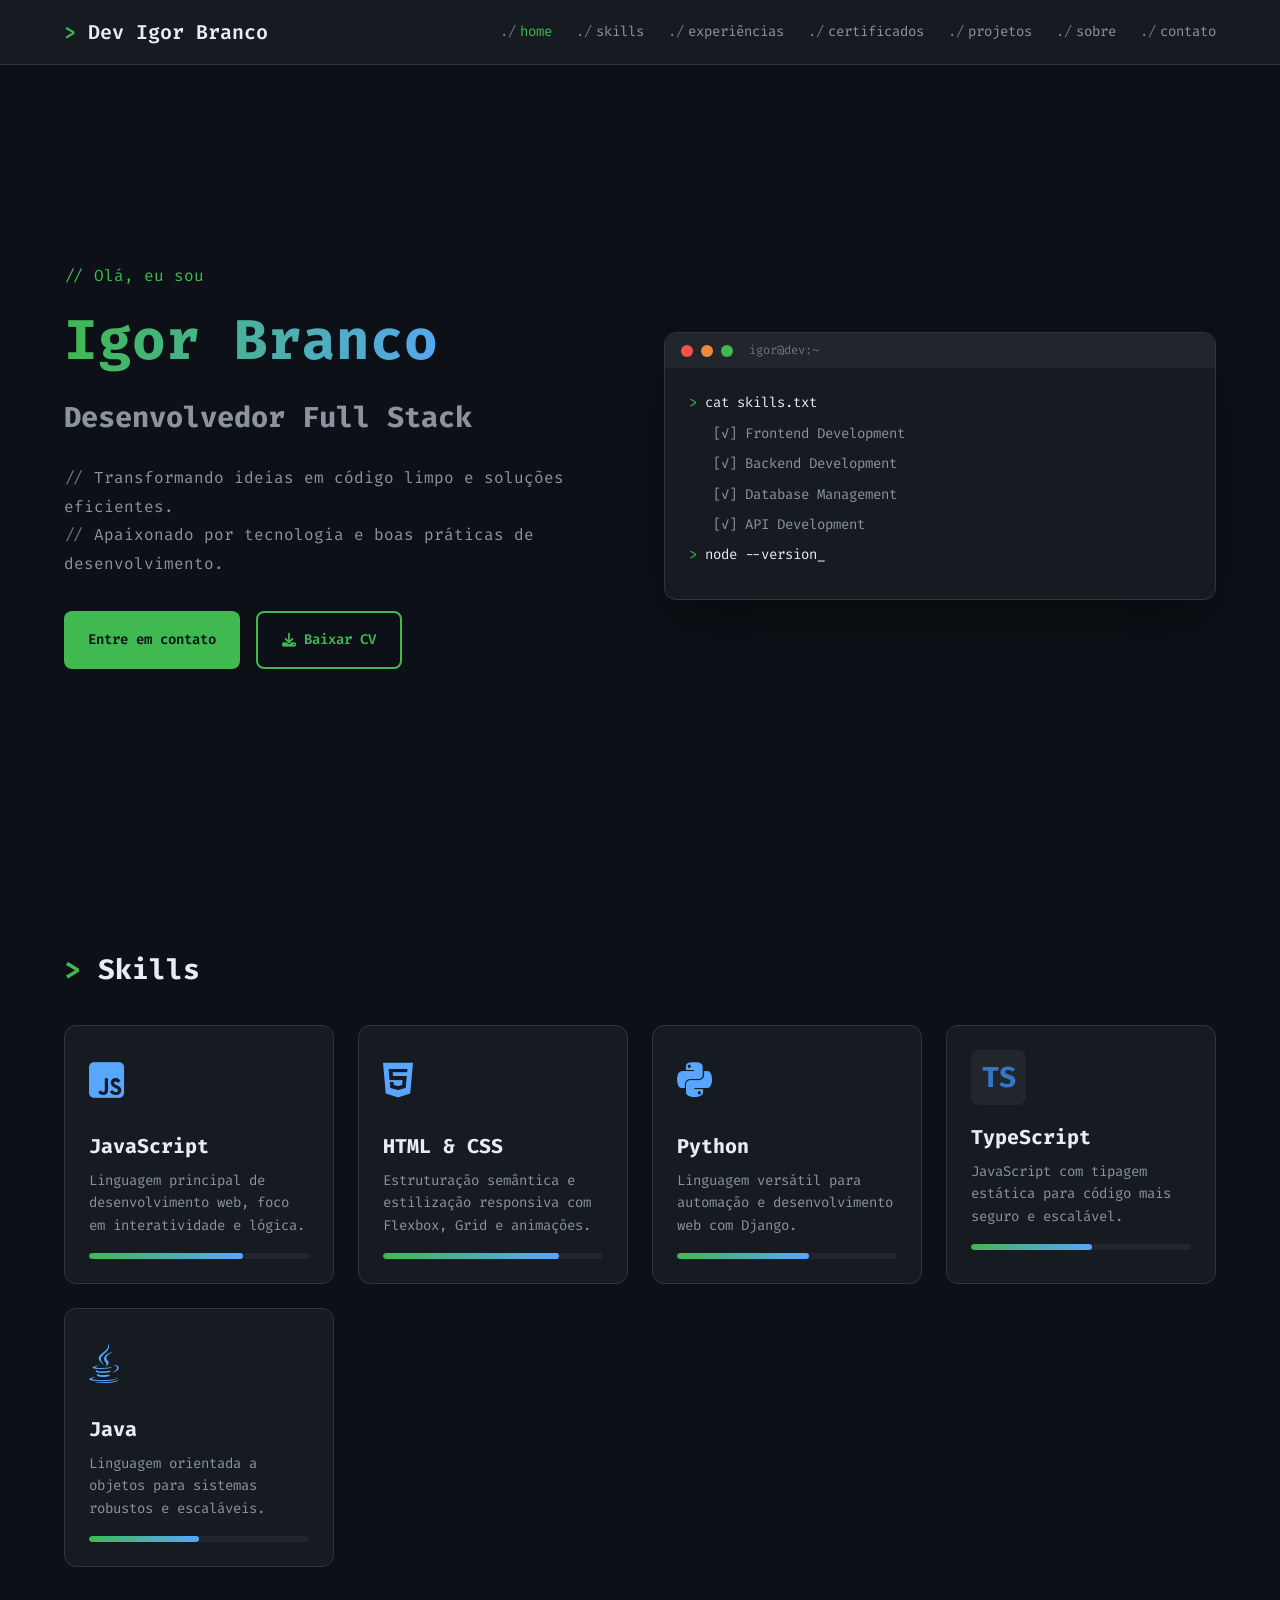
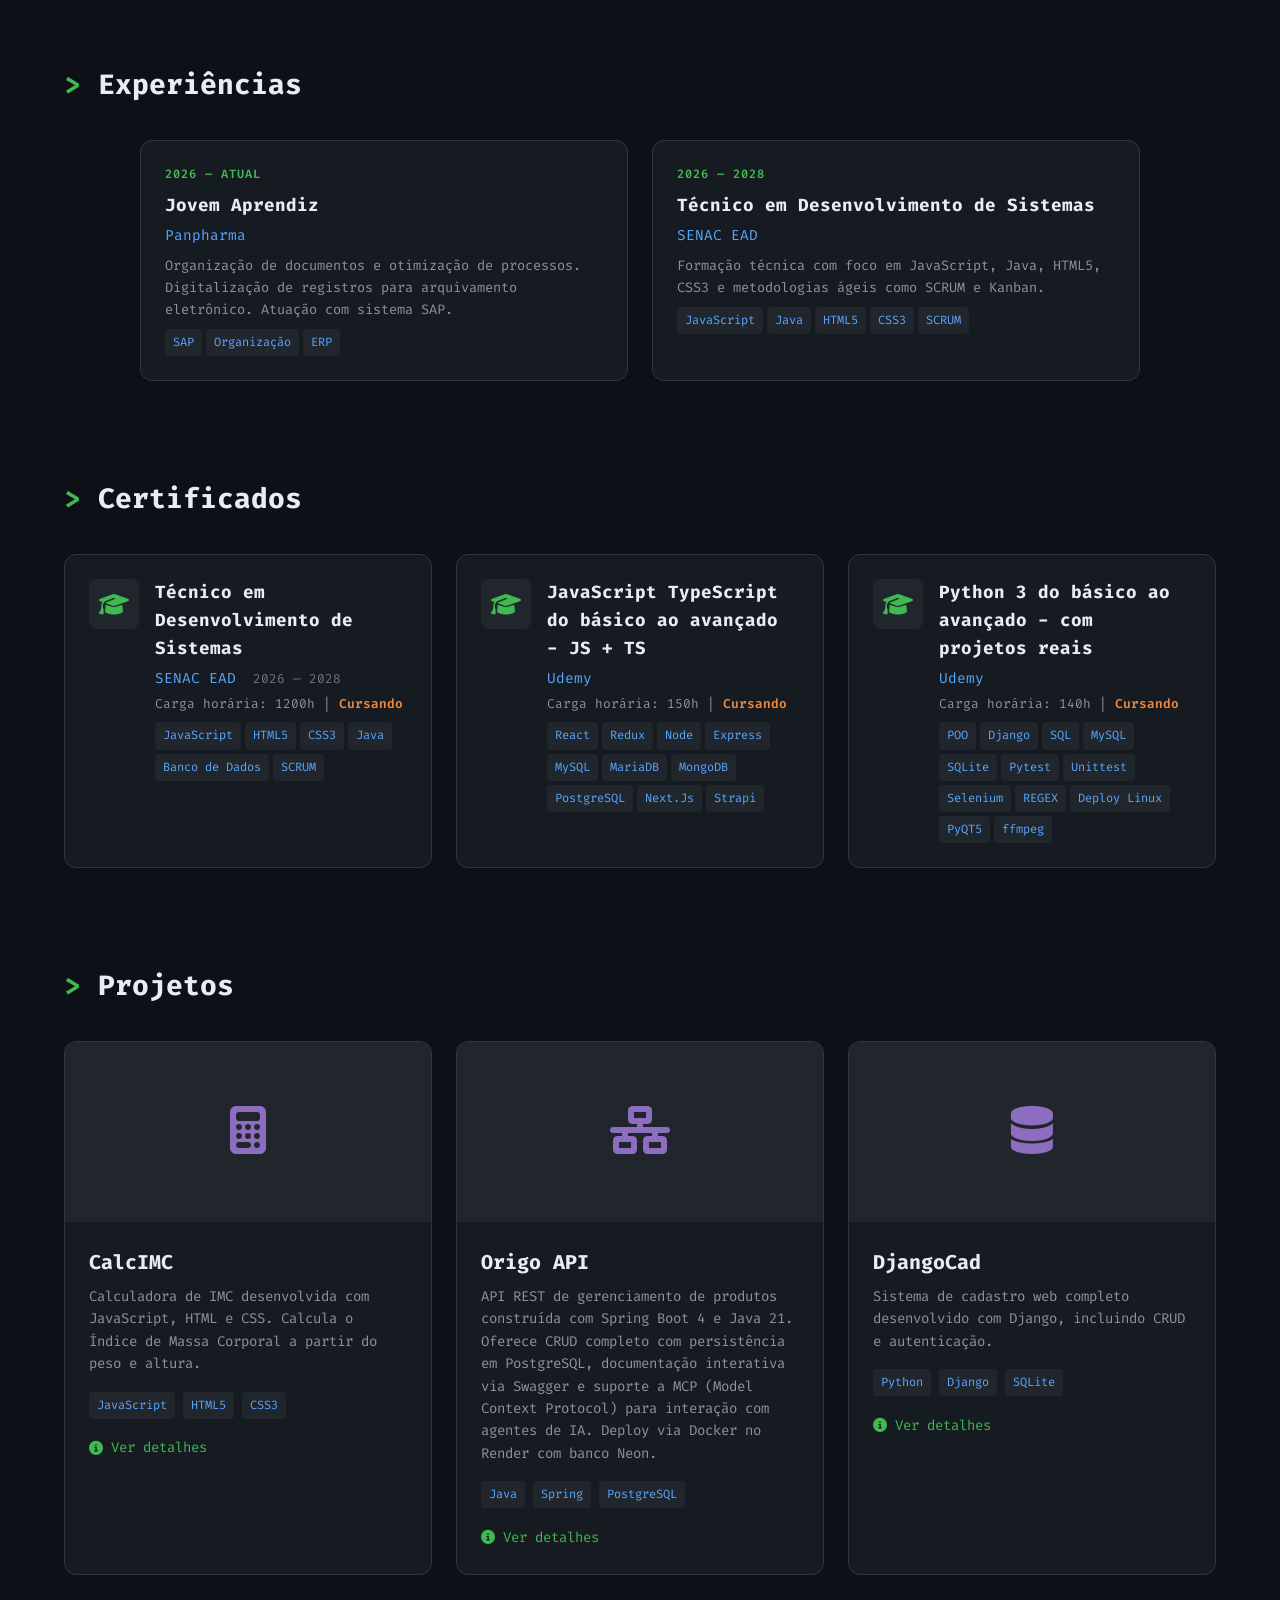
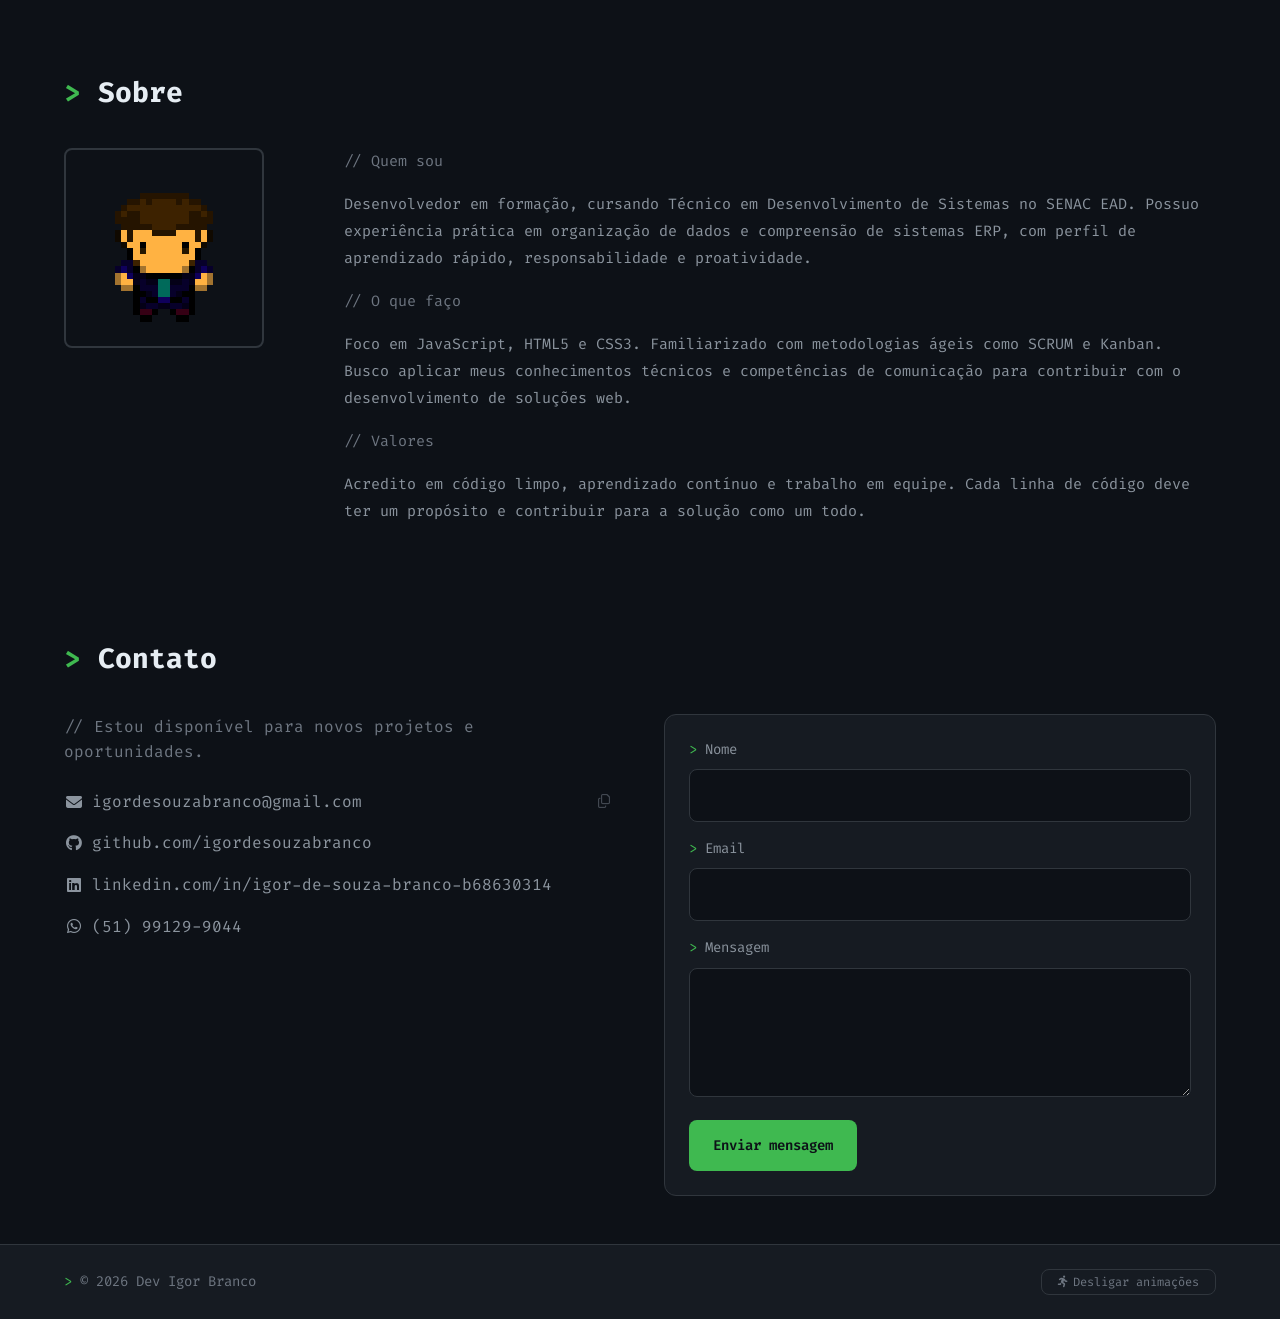
==== portifolio/index.html @ 39dcc644 "Update na descrição da Origo API" ====
<!DOCTYPE html>
<html lang="pt-BR">
<head>
    <meta charset="UTF-8">
    <meta name="viewport" content="width=device-width, initial-scale=1.0">
    <title>Dev Igor Branco | Portfólio</title>
    <meta name="description" content="Portfólio de Igor Branco - Desenvolvedor em formação, estudando React, Node.js, Python e Django. Foco atual em JavaScript, TypeScript, HTML5 e CSS3.">
    <meta name="theme-color" content="#0d1117">
    <meta property="og:title" content="Dev Igor Branco | Portfólio">
    <meta property="og:description" content="Desenvolvedor em formação, estudando React, Node.js, Python e Django. Foco atual em JavaScript, TypeScript, HTML5 e CSS3.">
    <meta property="og:type" content="website">
    <link rel="icon" href="data:image/svg+xml,<svg xmlns='http://www.w3.org/2000/svg' viewBox='0 0 100 100'><text y='.9em' font-size='90'>💻</text></svg>">
    <link rel="preload" href="https://fonts.googleapis.com/css2?family=Fira+Code:wght@400;500;600;700&display=swap" as="style">
    <link rel="stylesheet" href="https://fonts.googleapis.com/css2?family=Fira+Code:wght@400;500;600;700&display=swap">
    <link rel="stylesheet" href="assets/css/style.css">
    <link rel="stylesheet" href="https://cdnjs.cloudflare.com/ajax/libs/font-awesome/6.4.0/css/all.min.css">
</head>
<body>
    <header class="header">
        <div class="container">
            <div class="logo">
                <span class="prompt">&gt;</span> <span class="logo-name">Dev Igor Branco</span>
            </div>
            <nav class="nav" id="nav-menu">
                <a href="#home" class="nav-link active">home</a>
                <a href="#skills" class="nav-link">skills</a>
                <a href="#experience" class="nav-link">experiências</a>
                <a href="#certificates" class="nav-link">certificados</a>
                <a href="#projects" class="nav-link">projetos</a>
                <a href="#about" class="nav-link">sobre</a>
                <a href="#contact" class="nav-link">contato</a>
            </nav>
            <button class="menu-toggle" aria-label="Menu" aria-expanded="false" aria-controls="nav-menu">
                <span></span>
                <span></span>
                <span></span>
            </button>
        </div>
    </header>

    <main>
        <section id="home" class="hero">
            <div class="container">
                <div class="hero-content">
                    <p class="hero-greeting">// Olá, eu sou</p>
                    <h1 class="hero-title">Igor Branco</h1>
                    <h2 class="hero-subtitle">Desenvolvedor Full Stack</h2>
                    <p class="hero-description">
                        <span class="comment">//</span> Transformando ideias em código limpo e soluções eficientes.
                        <br>
                        <span class="comment">//</span> Apaixonado por tecnologia e boas práticas de desenvolvimento.
                    </p>
                    <div class="hero-buttons">
                        <a href="#contact" class="btn btn-primary">
                            Entre em contato
                        </a>
                        <a href="assets/cv/cv.pdf" download class="btn btn-secondary">
                            <i class="fas fa-download"></i> Baixar CV
                        </a>
                    </div>
                </div>
                <div class="hero-terminal">
                    <div class="terminal-header">
                        <div class="terminal-buttons">
                            <span class="btn-close"></span>
                            <span class="btn-minimize"></span>
                            <span class="btn-maximize"></span>
                        </div>
                        <span class="terminal-title">igor@dev:~</span>
                    </div>
                    <div class="terminal-body">
                        <p><span class="prompt">&gt;</span> cat skills.txt</p>
                        <p class="output">[✓] Frontend Development</p>
                        <p class="output">[✓] Backend Development</p>
                        <p class="output">[✓] Database Management</p>
                        <p class="output">[✓] API Development</p>
                        <p class="typing"><span class="prompt">&gt;</span> <span class="cursor">_</span></p>
                    </div>
                </div>
            </div>
        </section>

        <section id="skills" class="skills">
            <div class="container">
                <h2 class="section-title">
                    <span class="prompt">&gt;</span> Skills
                </h2>
                <div class="skills-grid">
                    <div class="skill-card">
                        <div class="skill-icon">
                            <i class="fab fa-js-square"></i>
                        </div>
                        <h3 class="skill-name">JavaScript</h3>
                        <p class="skill-description">Linguagem principal de desenvolvimento web, foco em interatividade e lógica.</p>
                        <div class="skill-level">
                            <div class="skill-bar" data-level="70"></div>
                        </div>
                    </div>
                    <div class="skill-card">
                        <div class="skill-icon">
                            <i class="fab fa-html5"></i>
                        </div>
                        <h3 class="skill-name">HTML & CSS</h3>
                        <p class="skill-description">Estruturação semântica e estilização responsiva com Flexbox, Grid e animações.</p>
                        <div class="skill-level">
                            <div class="skill-bar" data-level="80"></div>
                        </div>
                    </div>
                    <div class="skill-card">
                        <div class="skill-icon">
                            <i class="fab fa-python"></i>
                        </div>
                        <h3 class="skill-name">Python</h3>
                        <p class="skill-description">Linguagem versátil para automação e desenvolvimento web com Django.</p>
                        <div class="skill-level">
                            <div class="skill-bar" data-level="60"></div>
                        </div>
                    </div>
                    <div class="skill-card">
                        <div class="skill-icon skill-icon-ts">
                            TS
                        </div>
                        <h3 class="skill-name">TypeScript</h3>
                        <p class="skill-description">JavaScript com tipagem estática para código mais seguro e escalável.</p>
                        <div class="skill-level">
                            <div class="skill-bar" data-level="55"></div>
                        </div>
                    </div>
                    <div class="skill-card">
                        <div class="skill-icon">
                            <i class="fab fa-java"></i>
                        </div>
                        <h3 class="skill-name">Java</h3>
                        <p class="skill-description">Linguagem orientada a objetos para sistemas robustos e escaláveis.</p>
                        <div class="skill-level">
                            <div class="skill-bar" data-level="50"></div>
                        </div>
                    </div>
                </div>
            </div>
        </section>

        <section id="experience" class="experience">
            <div class="container">
                <h2 class="section-title">
                    <span class="prompt">&gt;</span> Experiências
                </h2>
                <div class="timeline-horizontal">
                    <div class="timeline-track"></div>
                    <div class="timeline-items">
                        <div class="timeline-item">
                            <div class="timeline-content">
                                <span class="timeline-date">2026 — Atual</span>
                                <h3 class="timeline-title">Jovem Aprendiz</h3>
                                <h4 class="timeline-company">Panpharma</h4>
                                <p class="timeline-description">Organização de documentos e otimização de processos. Digitalização de registros para arquivamento eletrônico. Atuação com sistema SAP.</p>
                                <div class="timeline-tags">
                                    <span class="tag">SAP</span>
                                    <span class="tag">Organização</span>
                                    <span class="tag">ERP</span>
                                </div>
                            </div>
                        </div>
                        <div class="timeline-item">
                            <div class="timeline-content">
                                <span class="timeline-date">2026 — 2028</span>
                                <h3 class="timeline-title">Técnico em Desenvolvimento de Sistemas</h3>
                                <h4 class="timeline-company">SENAC EAD</h4>
                                <p class="timeline-description">Formação técnica com foco em JavaScript, Java, HTML5, CSS3 e metodologias ágeis como SCRUM e Kanban.</p>
                                <div class="timeline-tags">
                                    <span class="tag">JavaScript</span>
                                    <span class="tag">Java</span>
                                    <span class="tag">HTML5</span>
                                    <span class="tag">CSS3</span>
                                    <span class="tag">SCRUM</span>
                                </div>
                            </div>
                        </div>
                    </div>
                </div>
            </div>
        </section>

        <section id="certificates" class="certificates">
            <div class="container">
                <h2 class="section-title">
                    <span class="prompt">&gt;</span> Certificados
                </h2>
                <div class="cert-grid">
                    <div class="cert-card">
                        <div class="cert-icon">
                            <i class="fas fa-graduation-cap"></i>
                        </div>
                        <div class="cert-info">
                            <h3 class="cert-title">Técnico em Desenvolvimento de Sistemas</h3>
                            <p class="cert-issuer">SENAC EAD <span class="cert-date-inline">2026 — 2028</span></p>
                            <p class="cert-meta">Carga horária: 1200h | <span class="cert-status cert-status-progress">Cursando</span></p>
                            <div class="cert-tags">
                                <span class="tag">JavaScript</span>
                                <span class="tag">HTML5</span>
                                <span class="tag">CSS3</span>
                                <span class="tag">Java</span>
                                <span class="tag">Banco de Dados</span>
                                <span class="tag">SCRUM</span>
                            </div>
                        </div>
                    </div>
                    <div class="cert-card">
                        <div class="cert-icon">
                            <i class="fas fa-graduation-cap"></i>
                        </div>
                        <div class="cert-info">
                            <h3 class="cert-title">JavaScript TypeScript do básico ao avançado - JS + TS</h3>
                            <p class="cert-issuer">Udemy</p>
                            <p class="cert-meta">Carga horária: 150h | <span class="cert-status cert-status-progress">Cursando</span></p>
                            <div class="cert-tags">
                                <span class="tag">React</span>
                                <span class="tag">Redux</span>
                                <span class="tag">Node</span>
                                <span class="tag">Express</span>
                                <span class="tag">MySQL</span>
                                <span class="tag">MariaDB</span>
                                <span class="tag">MongoDB</span>
                                <span class="tag">PostgreSQL</span>
                                <span class="tag">Next.Js</span>
                                <span class="tag">Strapi</span>
                            </div>
                        </div>
                    </div>
                    <div class="cert-card">
                        <div class="cert-icon">
                            <i class="fas fa-graduation-cap"></i>
                        </div>
                        <div class="cert-info">
                            <h3 class="cert-title">Python 3 do básico ao avançado - com projetos reais</h3>
                            <p class="cert-issuer">Udemy</p>
                            <p class="cert-meta">Carga horária: 140h | <span class="cert-status cert-status-progress">Cursando</span></p>
                            <div class="cert-tags">
                                <span class="tag">POO</span>
                                <span class="tag">Django</span>
                                <span class="tag">SQL</span>
                                <span class="tag">MySQL</span>
                                <span class="tag">SQLite</span>
                                <span class="tag">Pytest</span>
                                <span class="tag">Unittest</span>
                                <span class="tag">Selenium</span>
                                <span class="tag">REGEX</span>
                                <span class="tag">Deploy Linux</span>
                                <span class="tag">PyQT5</span>
                                <span class="tag">ffmpeg</span>
                            </div>
                        </div>
                    </div>
                </div>
            </div>
        </section>

        <section id="projects" class="projects">
            <div class="container">
                <h2 class="section-title">
                    <span class="prompt">&gt;</span> Projetos
                </h2>
                <div class="projects-grid">
                    <div class="project-card" data-project="calc-imc">
                        <div class="project-image">
                            <div class="placeholder-img">
                                <i class="fas fa-calculator"></i>
                            </div>
                        </div>
                        <div class="project-content">
                            <h3 class="project-title">CalcIMC</h3>
                            <p class="project-description">Calculadora de IMC desenvolvida com JavaScript, HTML e CSS. Calcula o Índice de Massa Corporal a partir do peso e altura.</p>
                            <div class="project-tags">
                                <span class="tag">JavaScript</span>
                                <span class="tag">HTML5</span>
                                <span class="tag">CSS3</span>
                            </div>
                            <button class="project-link project-modal-btn" data-project="calc-imc">
                                <i class="fas fa-info-circle"></i> Ver detalhes
                            </button>
                        </div>
                    </div>
                    <div class="project-card" data-project="origo-api">
                        <div class="project-image">
                            <div class="placeholder-img">
                                <i class="fas fa-network-wired"></i>
                            </div>
                        </div>
                        <div class="project-content">
                            <h3 class="project-title">Origo API</h3>
                            <p class="project-description">API REST de gerenciamento de produtos construída com Spring Boot 4 e Java 21. Oferece CRUD completo com persistência em PostgreSQL, documentação interativa via Swagger e suporte a MCP (Model Context Protocol) para interação com agentes de IA. Deploy via Docker no Render com banco Neon.</p>
                            <div class="project-tags">
                                <span class="tag">Java</span>
                                <span class="tag">Spring</span>
                                <span class="tag">PostgreSQL</span>
                            </div>
                            <button class="project-link project-modal-btn" data-project="origo-api">
                                <i class="fas fa-info-circle"></i> Ver detalhes
                            </button>
                        </div>
                    </div>
                    <div class="project-card" data-project="django-cad">
                        <div class="project-image">
                            <div class="placeholder-img">
                                <i class="fas fa-database"></i>
                            </div>
                        </div>
                        <div class="project-content">
                            <h3 class="project-title">DjangoCad</h3>
                            <p class="project-description">Sistema de cadastro web completo desenvolvido com Django, incluindo CRUD e autenticação.</p>
                            <div class="project-tags">
                                <span class="tag">Python</span>
                                <span class="tag">Django</span>
                                <span class="tag">SQLite</span>
                            </div>
                            <button class="project-link project-modal-btn" data-project="django-cad">
                                <i class="fas fa-info-circle"></i> Ver detalhes
                            </button>
                        </div>
                    </div>
                </div>
            </div>
        </section>

        <section id="about" class="about">
            <div class="container">
                <h2 class="section-title">
                    <span class="prompt">&gt;</span> Sobre
                </h2>
                <div class="about-content">
                    <div class="pixel-art-container">
                        <img src="assets/img/igorpixel.png" alt="Igor Branco Pixel Art" class="pixel-art" width="200" height="200" loading="lazy">
                        <div class="speech-bubbles">
                            <div class="bubble bubble-1">git push...</div>
                            <div class="bubble bubble-2">npm install...</div>
                            <div class="bubble bubble-3">python run.py...</div>
                            <div class="bubble bubble-4">docker compose up...</div>
                            <div class="bubble bubble-5">npm run dev...</div>
                            <div class="bubble bubble-secret">secret...</div>
                        </div>
                    </div>
                    <div class="about-text">
                        <p>
                            <span class="comment">// Quem sou</span>
                        </p>
                        <p>
                            Desenvolvedor em formação, cursando Técnico em Desenvolvimento de Sistemas 
                            no SENAC EAD. Possuo experiência prática em organização de dados e 
                            compreensão de sistemas ERP, com perfil de aprendizado rápido, 
                            responsabilidade e proatividade.
                        </p>
                        <p>
                            <span class="comment">// O que faço</span>
                        </p>
                        <p>
                            Foco em JavaScript, HTML5 e CSS3. Familiarizado com metodologias ágeis 
                            como SCRUM e Kanban. Busco aplicar meus conhecimentos técnicos e 
                            competências de comunicação para contribuir com o desenvolvimento de 
                            soluções web.
                        </p>
                        <p>
                            <span class="comment">// Valores</span>
                        </p>
                        <p>
                            Acredito em código limpo, aprendizado contínuo e trabalho em equipe. 
                            Cada linha de código deve ter um propósito e contribuir para a solução 
                            como um todo.
                        </p>
                    </div>
                </div>
            </div>
        </section>

        <section id="contact" class="contact">
            <div class="container">
                <h2 class="section-title">
                    <span class="prompt">&gt;</span> Contato
                </h2>
                <div class="contact-content">
                    <div class="contact-info">
                        <p class="contact-intro">
                            <span class="comment">// Estou disponível para novos projetos e oportunidades.</span>
                        </p>
                        <div class="contact-links">
                            <div class="contact-link-with-copy">
                                <a href="mailto:igordesouzabranco@gmail.com" class="contact-link">
                                    <i class="fas fa-envelope"></i> igordesouzabranco@gmail.com
                                </a>
                                <button type="button" class="copy-email-btn" aria-label="Copiar email" data-email="igordesouzabranco@gmail.com">
                                    <i class="far fa-copy"></i>
                                </button>
                            </div>
                            <a href="https://github.com/igordesouzabranco" target="_blank" rel="noopener noreferrer" class="contact-link">
                                <i class="fab fa-github"></i> github.com/igordesouzabranco
                            </a>
                            <a href="https://linkedin.com/in/igor-de-souza-branco-b68630314" target="_blank" rel="noopener noreferrer" class="contact-link">
                                <i class="fab fa-linkedin"></i> linkedin.com/in/igor-de-souza-branco-b68630314
                            </a>
                            <a href="https://wa.me/55" target="_blank" rel="noopener noreferrer" class="contact-link" id="whatsappLink" style="display:none;">
                                <i class="fab fa-whatsapp"></i> <span id="whatsappText"></span>
                            </a>
                        </div>
                    </div>
                    <form class="contact-form" name="contact" method="POST" data-netlify="true" netlify-honeypot="bot-field">
                        <input type="hidden" name="form-name" value="contact">
                        <p class="hidden" style="display:none">
                            <label>Não preencha este campo: <input name="bot-field"></label>
                        </p>
                        <div class="form-group">
                            <label for="name">
                                <span class="prompt">&gt;</span> Nome
                            </label>
                            <input type="text" id="name" name="name" required>
                        </div>
                        <div class="form-group">
                            <label for="email">
                                <span class="prompt">&gt;</span> Email
                            </label>
                            <input type="email" id="email" name="email" required>
                        </div>
                        <div class="form-group">
                            <label for="message">
                                <span class="prompt">&gt;</span> Mensagem
                            </label>
                            <textarea id="message" name="message" rows="5" required></textarea>
                        </div>
                        <button type="submit" class="btn btn-primary">
                            Enviar mensagem
                        </button>
                    </form>
                </div>
            </div>
        </section>
    </main>

    <footer class="footer">
        <div class="container">
            <p>
                <span class="prompt">&gt;</span> © 2026 Dev Igor Branco
            </p>
            <button class="animations-toggle" id="animationsToggle" aria-label="Desligar animações">
                <i class="fas fa-running"></i> <span class="toggle-text">Desligar animações</span>
            </button>
        </div>
    </footer>

    <button class="back-to-top" aria-label="Voltar ao topo">
        <i class="fas fa-arrow-up"></i>
    </button>

    <div class="project-modal" id="projectModal">
        <div class="modal-overlay"></div>
        <div class="modal-content">
            <button class="modal-close" aria-label="Fechar">
                <i class="fas fa-times"></i>
            </button>
            <div class="modal-header">
                <div class="modal-icon"></div>
                <h3 class="modal-title"></h3>
            </div>
            <p class="modal-description"></p>
            <div class="modal-tags"></div>
            <div class="modal-links">
                <a href="https://github.com" target="_blank" rel="noopener noreferrer" class="btn btn-primary">
                    <i class="fab fa-github"></i> Ver no GitHub
                </a>
            </div>
        </div>
    </div>

    <script src="assets/js/script.js" defer></script>
    <script src="assets/js/msg.js" defer></script>
</body>
</html>
---- portifolio/assets/css/style.css ----
/* Reset and Base Styles */
* {
    margin: 0;
    padding: 0;
    box-sizing: border-box;
}

:root {
    /* Terminal Colors */
    --bg-primary: #0d1117;
    --bg-secondary: #161b22;
    --bg-tertiary: #21262d;
    --text-primary: #e6edf3;
    --text-secondary: #8b949e;
    --text-muted: #6e7681;
    --accent-green: #3fb950;
    --accent-blue: #58a6ff;
    --accent-purple: #bc8cff;
    --accent-orange: #f0883e;
    --accent-red: #f85149;
    --border-color: #30363d;
    --prompt-color: #3fb950;
    --comment-color: #6e7681;
    
    /* Spacing */
    --spacing-xs: 0.25rem;
    --spacing-sm: 0.5rem;
    --spacing-md: 1rem;
    --spacing-lg: 1.5rem;
    --spacing-xl: 2rem;
    --spacing-2xl: 3rem;
    
    /* Border Radius */
    --radius-sm: 4px;
    --radius-md: 8px;
    --radius-lg: 12px;
    
    /* Transitions */
    --transition-fast: 150ms ease;
    --transition-normal: 300ms ease;
}

html {
    scroll-behavior: smooth;
}

body {
    font-family: 'Fira Code', monospace;
    background-color: var(--bg-primary);
    color: var(--text-primary);
    line-height: 1.6;
    overflow-x: hidden;
}

.container {
    max-width: 1200px;
    margin: 0 auto;
    padding: 0 var(--spacing-lg);
}

/* Header Styles */
.header {
    position: fixed;
    top: 0;
    left: 0;
    right: 0;
    background-color: var(--bg-secondary);
    border-bottom: 1px solid var(--border-color);
    z-index: 1000;
    padding: var(--spacing-md) 0;
}

.header .container {
    display: flex;
    justify-content: space-between;
    align-items: center;
}

.logo {
    font-size: 1.25rem;
    font-weight: 600;
    color: var(--text-primary);
}

.logo-name {
    transition: background 0.3s ease, -webkit-text-fill-color 0.3s ease;
}

.header.scrolled .logo-name {
    background: linear-gradient(90deg, var(--accent-green), var(--accent-blue), var(--accent-purple), #ff0000, #ffff00);
    background-size: 300% 100%;
    -webkit-background-clip: text;
    -webkit-text-fill-color: transparent;
    background-clip: text;
    animation: colorShift 2.5s linear infinite;
}

.prompt {
    color: var(--prompt-color);
}

.comment {
    color: var(--comment-color);
}

.nav {
    display: flex;
    gap: var(--spacing-lg);
}

.nav-link {
    color: var(--text-secondary);
    text-decoration: none;
    font-size: 0.875rem;
    transition: color var(--transition-fast);
    position: relative;
}

.nav-link::before {
    content: './';
    margin-right: var(--spacing-xs);
    color: var(--text-muted);
}

.nav-link:hover,
.nav-link.active {
    color: var(--accent-green);
}

.menu-toggle {
    display: none;
    flex-direction: column;
    gap: 5px;
    background: none;
    border: none;
    cursor: pointer;
    padding: var(--spacing-sm);
}

.menu-toggle span {
    width: 24px;
    height: 2px;
    background-color: var(--text-primary);
    transition: var(--transition-normal);
}

/* Hero Section */
.hero {
    min-height: 100vh;
    display: flex;
    align-items: center;
    padding-top: 80px;
}

.hero .container {
    display: grid;
    grid-template-columns: 1fr 1fr;
    gap: var(--spacing-2xl);
    align-items: center;
}

.hero-greeting {
    color: var(--accent-green);
    font-size: 1rem;
    margin-bottom: var(--spacing-sm);
}

.hero-title {
    font-size: 3.5rem;
    font-weight: 700;
    margin-bottom: var(--spacing-sm);
    background: linear-gradient(90deg, var(--accent-green), var(--accent-blue), var(--accent-purple), #ff0000, #ffff00);
    background-size: 300% 100%;
    -webkit-background-clip: text;
    -webkit-text-fill-color: transparent;
    background-clip: text;
    animation: colorShift 2.5s linear infinite;
}

@keyframes colorShift {
    0% { background-position: 0% 50%; }
    100% { background-position: 300% 50%; }
}

.hero-subtitle {
    font-size: 1.8rem;
    color: var(--text-secondary);
    margin-bottom: var(--spacing-lg);
}

.hero-description {
    color: var(--text-secondary);
    margin-bottom: var(--spacing-xl);
    line-height: 1.8;
}

/* Terminal Window */
.hero-terminal {
    background-color: var(--bg-secondary);
    border: 1px solid var(--border-color);
    border-radius: var(--radius-lg);
    overflow: hidden;
    box-shadow: 0 25px 50px -12px rgba(0, 0, 0, 0.5);
}

.terminal-header {
    background-color: var(--bg-tertiary);
    padding: var(--spacing-sm) var(--spacing-md);
    display: flex;
    align-items: center;
    gap: var(--spacing-md);
}

.terminal-buttons {
    display: flex;
    gap: var(--spacing-sm);
}

.terminal-buttons span {
    width: 12px;
    height: 12px;
    border-radius: 50%;
}

.btn-close {
    background-color: var(--accent-red);
}

.btn-minimize {
    background-color: var(--accent-orange);
}

.btn-maximize {
    background-color: var(--accent-green);
}

.terminal-title {
    color: var(--text-muted);
    font-size: 0.75rem;
}

.terminal-body {
    padding: var(--spacing-lg);
    font-size: 0.875rem;
}

.terminal-body p {
    margin-bottom: var(--spacing-sm);
}

.terminal-body .output {
    color: var(--text-secondary);
    padding-left: var(--spacing-lg);
}

.cursor {
    animation: blink 1s infinite;
}

@keyframes blink {
    0%, 50% {
        opacity: 1;
    }
    51%, 100% {
        opacity: 0;
    }
}

/* Button Styles */
.btn {
    display: inline-flex;
    align-items: center;
    gap: var(--spacing-sm);
    padding: var(--spacing-md) var(--spacing-lg);
    font-family: inherit;
    font-size: 0.875rem;
    text-decoration: none;
    border-radius: var(--radius-md);
    cursor: pointer;
    transition: var(--transition-normal);
    border: none;
}

.btn-primary {
    background-color: var(--accent-green);
    color: var(--bg-primary);
    font-weight: 600;
}

.btn-primary:hover {
    background-color: #46d558;
    transform: translateY(-2px);
    box-shadow: 0 10px 20px rgba(63, 185, 80, 0.3);
}

/* Section Styles */
section {
    padding: var(--spacing-2xl) 0;
}

.section-title {
    font-size: 1.75rem;
    margin-bottom: var(--spacing-xl);
    color: var(--text-primary);
}

/* Skills Section */
.skills-grid {
    display: grid;
    grid-template-columns: repeat(auto-fit, minmax(250px, 1fr));
    gap: var(--spacing-lg);
}

.skill-card {
    background-color: var(--bg-secondary);
    border: 1px solid var(--border-color);
    border-radius: var(--radius-lg);
    padding: var(--spacing-lg);
    transition: var(--transition-normal);
}

.skill-card:hover {
    border-color: var(--accent-green);
    transform: translateY(-5px);
    box-shadow: 0 10px 30px rgba(0, 0, 0, 0.3);
}

.skill-card:hover .skill-icon,
.skill-card:hover .skill-name {
    background: linear-gradient(90deg, var(--accent-green), var(--accent-blue), var(--accent-purple), #ff0000, #ffff00);
    background-size: 300% 100%;
    -webkit-background-clip: text;
    -webkit-text-fill-color: transparent;
    background-clip: text;
    animation: colorShift 2.5s linear infinite;
}

.skill-icon {
    font-size: 2.5rem;
    color: var(--accent-blue);
    margin-bottom: var(--spacing-md);
    transition: var(--transition-fast);
}

.skill-icon-ts {
    font-size: 1.8rem;
    font-weight: 700;
    color: #3178c6;
    background-color: var(--bg-tertiary);
    width: 55px;
    height: 55px;
    display: flex;
    align-items: center;
    justify-content: center;
    border-radius: var(--radius-md);
}

.skill-name {
    font-size: 1.25rem;
    margin-bottom: var(--spacing-sm);
    color: var(--text-primary);
}

.skill-description {
    color: var(--text-secondary);
    font-size: 0.875rem;
    margin-bottom: var(--spacing-md);
    line-height: 1.6;
}

.skill-level {
    height: 6px;
    background-color: var(--bg-tertiary);
    border-radius: 3px;
    overflow: hidden;
}

.skill-bar {
    height: 100%;
    background: linear-gradient(90deg, var(--accent-green), var(--accent-blue));
    border-radius: 3px;
    width: 0;
    transition: width 1s ease-out;
}

/* Projects Section */
.projects-grid {
    display: grid;
    grid-template-columns: repeat(auto-fit, minmax(320px, 1fr));
    gap: var(--spacing-lg);
}

.project-card {
    background-color: var(--bg-secondary);
    border: 1px solid var(--border-color);
    border-radius: var(--radius-lg);
    overflow: hidden;
    transition: var(--transition-normal);
}

.project-card:hover {
    border-color: var(--accent-blue);
    transform: translateY(-5px);
    box-shadow: 0 15px 35px rgba(0, 0, 0, 0.3);
}

.project-card:hover .project-title,
.project-card:hover .placeholder-img {
    background: linear-gradient(90deg, var(--accent-green), var(--accent-blue), var(--accent-purple), #ff0000, #ffff00);
    background-size: 300% 100%;
    -webkit-background-clip: text;
    -webkit-text-fill-color: transparent;
    background-clip: text;
    animation: colorShift 2.5s linear infinite;
}

.project-image {
    height: 180px;
    background-color: var(--bg-tertiary);
    display: flex;
    align-items: center;
    justify-content: center;
}

.placeholder-img {
    font-size: 3rem;
    color: var(--accent-purple);
    opacity: 0.7;
}

.project-content {
    padding: var(--spacing-lg);
}

.project-title {
    font-size: 1.25rem;
    margin-bottom: var(--spacing-sm);
    color: var(--text-primary);
}

.project-description {
    color: var(--text-secondary);
    font-size: 0.875rem;
    margin-bottom: var(--spacing-md);
    line-height: 1.6;
}

.project-tags {
    display: flex;
    flex-wrap: wrap;
    gap: var(--spacing-sm);
    margin-bottom: var(--spacing-md);
}

.tag {
    background-color: var(--bg-tertiary);
    color: var(--accent-blue);
    padding: var(--spacing-xs) var(--spacing-sm);
    border-radius: var(--radius-sm);
    font-size: 0.75rem;
}

.project-link {
    display: inline-flex;
    align-items: center;
    gap: var(--spacing-sm);
    color: var(--accent-green);
    text-decoration: none;
    font-size: 0.875rem;
    transition: var(--transition-fast);
    background: none;
    border: none;
    font-family: inherit;
    cursor: pointer;
    padding: 0;
}

.project-link:hover {
    color: #46d558;
}

/* About Section */
.about-content {
    display: grid;
    grid-template-columns: auto 1fr;
    gap: var(--spacing-2xl);
    align-items: start;
    overflow: visible;
}

.about-text {
    font-size: 0.9375rem;
    line-height: 1.8;
}

.about-text p {
    margin-bottom: var(--spacing-md);
    color: var(--text-secondary);
}

.about-text .comment {
    display: block;
    margin-bottom: var(--spacing-sm);
    color: var(--comment-color);
}

/* Contact Section */
.contact-content {
    display: grid;
    grid-template-columns: 1fr 1fr;
    gap: var(--spacing-2xl);
}

.contact-intro {
    margin-bottom: var(--spacing-lg);
    color: var(--text-secondary);
}

.contact-links {
    display: flex;
    flex-direction: column;
    gap: var(--spacing-md);
}

.contact-link {
    display: flex;
    align-items: center;
    gap: var(--spacing-sm);
    color: var(--text-secondary);
    text-decoration: none;
    transition: var(--transition-fast);
}

.contact-link:hover {
    color: var(--accent-green);
}

.contact-link i {
    width: 20px;
    text-align: center;
}

.contact-form {
    background-color: var(--bg-secondary);
    border: 1px solid var(--border-color);
    border-radius: var(--radius-lg);
    padding: var(--spacing-lg);
}

.form-group {
    margin-bottom: var(--spacing-md);
}

.form-group label {
    display: block;
    margin-bottom: var(--spacing-sm);
    color: var(--text-secondary);
    font-size: 0.875rem;
}

.form-group input,
.form-group textarea {
    width: 100%;
    padding: var(--spacing-md);
    font-family: inherit;
    font-size: 0.875rem;
    background-color: var(--bg-primary);
    border: 1px solid var(--border-color);
    border-radius: var(--radius-md);
    color: var(--text-primary);
    transition: var(--transition-fast);
}

.form-group input:focus,
.form-group textarea:focus {
    outline: none;
    border-color: var(--accent-green);
    box-shadow: 0 0 0 3px rgba(63, 185, 80, 0.1);
}

.form-group textarea {
    resize: vertical;
    min-height: 120px;
}

/* Footer */
.footer {
    background-color: var(--bg-secondary);
    border-top: 1px solid var(--border-color);
    padding: var(--spacing-lg) 0;
    text-align: center;
    color: var(--text-muted);
    font-size: 0.875rem;
}

.footer .container {
    display: flex;
    justify-content: space-between;
    align-items: center;
}

.animations-toggle {
    background: none;
    border: 1px solid var(--border-color);
    color: var(--text-muted);
    padding: var(--spacing-xs) var(--spacing-md);
    border-radius: var(--radius-md);
    font-family: inherit;
    font-size: 0.75rem;
    cursor: pointer;
    transition: var(--transition-fast);
    display: flex;
    align-items: center;
    gap: var(--spacing-xs);
}

.animations-toggle:hover {
    border-color: var(--accent-green);
    color: var(--accent-green);
}

.header.has-shadow {
    box-shadow: 0 4px 20px rgba(0, 0, 0, 0.3);
}

.contact-link-with-copy {
    display: flex;
    align-items: center;
    gap: 0.25rem;
    width: 100%;
}

.contact-link-with-copy .contact-link {
    flex: 1;
    margin: 0;
}

.copy-email-btn {
    background: transparent;
    border: none;
    padding: 0.35rem;
    margin-left: 0.15rem;
    border-radius: var(--radius-sm, 4px);
    color: var(--text-muted, #8b949e);
    cursor: pointer;
    font-size: 0.85rem;
    line-height: 1;
    opacity: 0.55;
    transition: color 0.15s ease, opacity 0.15s ease, background 0.15s ease;
}

.copy-email-btn:hover {
    color: var(--accent-blue, #58a6ff);
    opacity: 1;
    background: rgba(88, 166, 255, 0.08);
}

.copy-email-btn.is-copied {
    color: var(--accent-green, #3fb950);
    opacity: 1;
}

body.animations-disabled *,
body.animations-disabled *::before,
body.animations-disabled *::after {
    animation-duration: 0.01ms !important;
    animation-iteration-count: 1 !important;
    transition-duration: 0.01ms !important;
}

/* Responsive Design */
@media (max-width: 992px) {
    .hero .container {
        grid-template-columns: 1fr;
        text-align: center;
    }

    .hero-terminal {
        max-width: 500px;
        margin: 0 auto;
    }

    .about-content {
        grid-template-columns: 1fr;
    }

    .pixel-art-container {
        display: flex;
        justify-content: center;
        margin-right: 0;
    }

    .pixel-art {
        width: 180px;
    }

    .speech-bubbles {
        display: none;
    }

    .contact-content {
        grid-template-columns: 1fr;
    }
}

@media (max-width: 768px) {
    .nav {
        position: fixed;
        top: 70px;
        left: 0;
        right: 0;
        background-color: var(--bg-secondary);
        flex-direction: column;
        padding: var(--spacing-lg);
        gap: var(--spacing-md);
        border-bottom: 1px solid var(--border-color);
        transform: translateY(-100%);
        opacity: 0;
        visibility: hidden;
        transition: var(--transition-normal);
    }

    .nav.active {
        transform: translateY(0);
        opacity: 1;
        visibility: visible;
    }

    .menu-toggle {
        display: flex;
    }

    .hero-title {
        font-size: 2.5rem;
    }

    .hero-subtitle {
        font-size: 1.25rem;
    }

    .skills-grid,
    .projects-grid {
        grid-template-columns: 1fr;
    }
}

@media (max-width: 480px) {
    .hero-title {
        font-size: 2rem;
    }

    .section-title {
        font-size: 1.5rem;
    }

    .btn {
        width: 100%;
        justify-content: center;
    }

    .hero-buttons {
        flex-direction: column;
    }
}

/* Scrollbar Styles */
::-webkit-scrollbar {
    width: 8px;
}

::-webkit-scrollbar-track {
    background: var(--bg-primary);
}

::-webkit-scrollbar-thumb {
    background: var(--border-color);
    border-radius: 4px;
}

::-webkit-scrollbar-thumb:hover {
    background: var(--text-muted);
}

/* Pixel Art Section */
.pixel-art-container {
    position: relative;
    display: inline-block;
    margin-right: var(--spacing-xl);
}

.pixel-art {
    width: 200px;
    height: auto;
    image-rendering: pixelated;
    border: 2px solid var(--border-color);
    border-radius: var(--radius-md);
    transition: var(--transition-normal);
    display: block;
}

.pixel-art:hover {
    border-color: var(--accent-green);
    box-shadow: 0 0 30px rgba(63, 185, 80, 0.3);
}

.speech-bubbles {
    position: absolute;
    top: 0;
    left: 0;
    width: 100%;
    height: 100%;
    pointer-events: none;
    overflow: visible;
}

.bubble {
    position: absolute;
    background-color: var(--bg-secondary);
    border: 2px solid var(--accent-green);
    border-radius: var(--radius-md);
    padding: 6px 12px;
    font-size: 0.75rem;
    font-family: 'Fira Code', monospace;
    color: var(--accent-green);
    white-space: nowrap;
    opacity: 0;
    visibility: hidden;
    transition: opacity 0.3s ease, visibility 0.3s ease;
    box-shadow: 0 4px 15px rgba(63, 185, 80, 0.2);
    z-index: 20;
    pointer-events: auto;
}

.bubble::after {
    content: '';
    position: absolute;
    width: 10px;
    height: 10px;
    background-color: var(--bg-secondary);
    border: 2px solid var(--accent-green);
    border-radius: 50%;
}

.bubble::before {
    content: '';
    position: absolute;
    width: 6px;
    height: 6px;
    background-color: var(--bg-secondary);
    border: 2px solid var(--accent-green);
    border-radius: 50%;
}

/* Top bubble */
.bubble-1 {
    bottom: calc(100% + 12px);
    left: 50%;
    margin-left: -40px;
}

.bubble-1::after {
    bottom: -14px;
    left: 50%;
    margin-left: -5px;
}

.bubble-1::before {
    bottom: -24px;
    left: 50%;
    margin-left: -3px;
}

/* Right bubble - upper */
.bubble-2 {
    left: calc(100% + 12px);
    top: 10%;
}

.bubble-2::after {
    left: -14px;
    top: 50%;
    margin-top: -5px;
}

.bubble-2::before {
    left: -22px;
    top: 50%;
    margin-top: -3px;
}

/* Right bubble - middle */
.bubble-3 {
    left: calc(100% + 12px);
    top: 50%;
    margin-top: -14px;
}

.bubble-3::after {
    left: -14px;
    top: 50%;
    margin-top: -5px;
}

.bubble-3::before {
    left: -22px;
    top: 50%;
    margin-top: -3px;
}

/* Right bubble - lower */
.bubble-4 {
    left: calc(100% + 12px);
    top: 90%;
    margin-top: -14px;
}

.bubble-4::after {
    left: -14px;
    top: 50%;
    margin-top: -5px;
}

.bubble-4::before {
    left: -22px;
    top: 50%;
    margin-top: -3px;
}

/* Bottom bubble */
.bubble-5 {
    top: calc(100% + 12px);
    left: 50%;
    margin-left: -40px;
}

.bubble-5::after {
    top: -14px;
    left: 50%;
    margin-left: -5px;
}

.bubble-5::before {
    top: -24px;
    left: 50%;
    margin-left: -3px;
}

/* Secret bubble */
.bubble-secret {
    bottom: calc(100% + 12px);
    left: 50%;
    margin-left: -60px;
    border-color: var(--accent-purple);
    color: var(--accent-purple);
    box-shadow: 0 4px 15px rgba(188, 140, 255, 0.2);
}

.bubble-secret::after {
    bottom: -14px;
    left: 50%;
    margin-left: -5px;
    border-color: var(--accent-purple);
}

.bubble-secret::before {
    bottom: -24px;
    left: 50%;
    margin-left: -3px;
    border-color: var(--accent-purple);
}

.bubble-secret.active {
    opacity: 1;
    visibility: visible;
    animation: secretGlow 0.6s ease, secretPulse 2s ease 0.6s infinite;
}

@keyframes secretGlow {
    0% {
        box-shadow: 0 0 5px rgba(188, 140, 255, 0.2);
        transform: scale(0.8);
    }
    50% {
        box-shadow: 0 0 30px rgba(188, 140, 255, 0.6), 0 0 60px rgba(188, 140, 255, 0.3);
        transform: scale(1.05);
    }
    100% {
        box-shadow: 0 0 15px rgba(188, 140, 255, 0.4);
        transform: scale(1);
    }
}

@keyframes secretPulse {
    0%, 100% {
        box-shadow: 0 0 10px rgba(188, 140, 255, 0.3);
        border-color: var(--accent-purple);
    }
    50% {
        box-shadow: 0 0 25px rgba(188, 140, 255, 0.6), 0 0 50px rgba(188, 140, 255, 0.2);
        border-color: #d4a0ff;
    }
}

.bubble.active {
    opacity: 1;
    visibility: visible;
}

/* Selection Styles */
::selection {
    background-color: var(--accent-green);
    color: var(--bg-primary);
}

/* Hero Buttons */
.hero-buttons {
    display: flex;
    gap: var(--spacing-md);
    flex-wrap: wrap;
}

.btn-secondary {
    background-color: transparent;
    color: var(--accent-green);
    border: 2px solid var(--accent-green);
    font-weight: 600;
}

.btn-secondary:hover {
    background-color: var(--accent-green);
    color: var(--bg-primary);
    transform: translateY(-2px);
    box-shadow: 0 10px 20px rgba(63, 185, 80, 0.3);
}

/* Back to Top */
.back-to-top {
    position: fixed;
    bottom: 30px;
    right: 30px;
    width: 50px;
    height: 50px;
    background-color: var(--accent-green);
    color: var(--bg-primary);
    border: none;
    border-radius: 50%;
    font-size: 1.2rem;
    cursor: pointer;
    opacity: 0;
    visibility: hidden;
    transform: translateY(20px);
    transition: var(--transition-normal);
    z-index: 999;
    box-shadow: 0 4px 15px rgba(63, 185, 80, 0.4);
}

.back-to-top.visible {
    opacity: 1;
    visibility: visible;
    transform: translateY(0);
}

.back-to-top:hover {
    transform: translateY(-3px);
    box-shadow: 0 8px 25px rgba(63, 185, 80, 0.5);
}

/* Experience Timeline Horizontal */
.experience {
    padding: var(--spacing-2xl) 0;
}

.timeline-horizontal {
    max-width: 1000px;
    margin: 0 auto;
}

.timeline-items {
    display: grid;
    grid-template-columns: repeat(2, 1fr);
    gap: var(--spacing-lg);
}

.timeline-item {
    position: relative;
}

.timeline-content {
    background-color: var(--bg-secondary);
    border: 1px solid var(--border-color);
    border-radius: var(--radius-lg);
    padding: var(--spacing-lg);
    height: 100%;
    transition: var(--transition-normal);
}

.timeline-content:hover {
    border-color: var(--accent-green);
    box-shadow: 0 5px 20px rgba(0, 0, 0, 0.3);
}

.timeline-date {
    font-size: 0.75rem;
    color: var(--accent-green);
    font-weight: 600;
    text-transform: uppercase;
    letter-spacing: 1px;
    margin-bottom: var(--spacing-sm);
    display: block;
}

.timeline-title {
    font-size: 1.1rem;
    color: var(--text-primary);
    margin-bottom: var(--spacing-xs);
}

.timeline-company {
    font-size: 0.9rem;
    color: var(--accent-blue);
    font-weight: 400;
    margin-bottom: var(--spacing-sm);
}

.timeline-description {
    font-size: 0.85rem;
    color: var(--text-secondary);
    line-height: 1.6;
    margin-bottom: var(--spacing-sm);
}

.timeline-tags {
    display: flex;
    flex-wrap: wrap;
    gap: var(--spacing-xs);
}

/* Timeline Responsive */
@media (max-width: 768px) {
    .timeline-items {
        grid-template-columns: 1fr;
    }

    .footer .container {
        flex-direction: column;
        gap: var(--spacing-md);
    }

    .cert-grid {
        grid-template-columns: 1fr;
    }
}

/* Certificates Section */
.cert-grid {
    display: grid;
    grid-template-columns: repeat(auto-fit, minmax(300px, 1fr));
    gap: var(--spacing-lg);
}

.cert-card {
    background-color: var(--bg-secondary);
    border: 1px solid var(--border-color);
    border-radius: var(--radius-lg);
    padding: var(--spacing-lg);
    display: flex;
    align-items: flex-start;
    gap: var(--spacing-md);
    transition: var(--transition-normal);
}

.cert-card:hover {
    border-color: var(--accent-green);
    box-shadow: 0 5px 20px rgba(0, 0, 0, 0.3);
}

.cert-icon {
    width: 50px;
    height: 50px;
    min-width: 50px;
    background-color: var(--bg-tertiary);
    border-radius: var(--radius-md);
    display: flex;
    align-items: center;
    justify-content: center;
    font-size: 1.5rem;
    color: var(--accent-green);
}

.cert-info {
    flex: 1;
}

.cert-title {
    font-size: 1.1rem;
    color: var(--text-primary);
    margin-bottom: var(--spacing-xs);
}

.cert-issuer {
    font-size: 0.9rem;
    color: var(--accent-blue);
    margin-bottom: var(--spacing-xs);
}

.cert-date-inline {
    color: var(--text-muted);
    font-size: 0.8rem;
    margin-left: var(--spacing-sm);
}

.cert-meta {
    font-size: 0.8rem;
    color: var(--text-secondary);
    margin-bottom: var(--spacing-sm);
}

.cert-status {
    font-weight: 600;
}

.cert-status-progress {
    color: var(--accent-orange);
}

.cert-status-done {
    color: var(--accent-green);
}

.cert-tags {
    display: flex;
    flex-wrap: wrap;
    gap: var(--spacing-xs);
}

/* Project Modal */
.project-modal {
    position: fixed;
    top: 0;
    left: 0;
    width: 100%;
    height: 100%;
    z-index: 2000;
    display: flex;
    align-items: center;
    justify-content: center;
    opacity: 0;
    visibility: hidden;
    transition: var(--transition-normal);
}

.project-modal.active {
    opacity: 1;
    visibility: visible;
}

.modal-overlay {
    position: absolute;
    top: 0;
    left: 0;
    width: 100%;
    height: 100%;
    background-color: rgba(0, 0, 0, 0.8);
}

.modal-content {
    position: relative;
    background-color: var(--bg-secondary);
    border: 1px solid var(--border-color);
    border-radius: var(--radius-lg);
    padding: var(--spacing-xl);
    max-width: 500px;
    width: 90%;
    transform: translateY(30px);
    transition: var(--transition-normal);
    z-index: 1;
}

.project-modal.active .modal-content {
    transform: translateY(0);
}

.modal-close {
    position: absolute;
    top: var(--spacing-md);
    right: var(--spacing-md);
    background: none;
    border: none;
    color: var(--text-secondary);
    font-size: 1.2rem;
    cursor: pointer;
    transition: color var(--transition-fast);
}

.modal-close:hover {
    color: var(--accent-red);
}

.modal-header {
    display: flex;
    align-items: center;
    gap: var(--spacing-md);
    margin-bottom: var(--spacing-lg);
}

.modal-icon {
    width: 50px;
    height: 50px;
    background-color: var(--bg-tertiary);
    border-radius: var(--radius-md);
    display: flex;
    align-items: center;
    justify-content: center;
    font-size: 1.5rem;
    color: var(--accent-purple);
}

.modal-title {
    font-size: 1.4rem;
    color: var(--text-primary);
}

.modal-description {
    color: var(--text-secondary);
    font-size: 0.9rem;
    line-height: 1.7;
    margin-bottom: var(--spacing-lg);
}

.modal-tags {
    display: flex;
    flex-wrap: wrap;
    gap: var(--spacing-sm);
    margin-bottom: var(--spacing-lg);
}

.modal-links {
    display: flex;
    gap: var(--spacing-md);
}

/* Error Page */
.error-page {
    min-height: 100vh;
    display: flex;
    align-items: center;
    justify-content: center;
    padding: var(--spacing-xl);
}

.error-code {
    position: absolute;
    top: 30px;
    left: 30px;
    font-size: 3rem;
    font-weight: 700;
    background: linear-gradient(90deg, var(--accent-green), var(--accent-blue));
    -webkit-background-clip: text;
    -webkit-text-fill-color: transparent;
    background-clip: text;
}

.error-container {
    text-align: center;
    max-width: 600px;
}

.error-terminal {
    margin-bottom: var(--spacing-xl);
    text-align: left;
}

.error-output {
    color: var(--accent-red);
}

.error-message {
    font-size: 1.5rem;
    color: var(--text-primary);
    margin-bottom: var(--spacing-sm);
}

.error-description {
    color: var(--text-secondary);
    margin-bottom: var(--spacing-xl);
}

/* Firework animation */
@keyframes fireworkFade {
    0% {
        opacity: 1;
        transform: translateY(0) scale(1);
    }
    100% {
        opacity: 0;
        transform: translateY(-80px) scale(0.3);
    }
}

/* Notification animations */
@keyframes slideIn {
    from { transform: translateX(100%); opacity: 0; }
    to { transform: translateX(0); opacity: 1; }
}
@keyframes slideOut {
    from { transform: translateX(0); opacity: 1; }
    to { transform: translateX(100%); opacity: 0; }
}

/* Reduced motion */
@media (prefers-reduced-motion: reduce) {
    *, *::before, *::after {
        animation-duration: 0.01ms !important;
        animation-iteration-count: 1 !important;
        transition-duration: 0.01ms !important;
    }
}

/* animations-disabled is already defined above (single source of truth) */
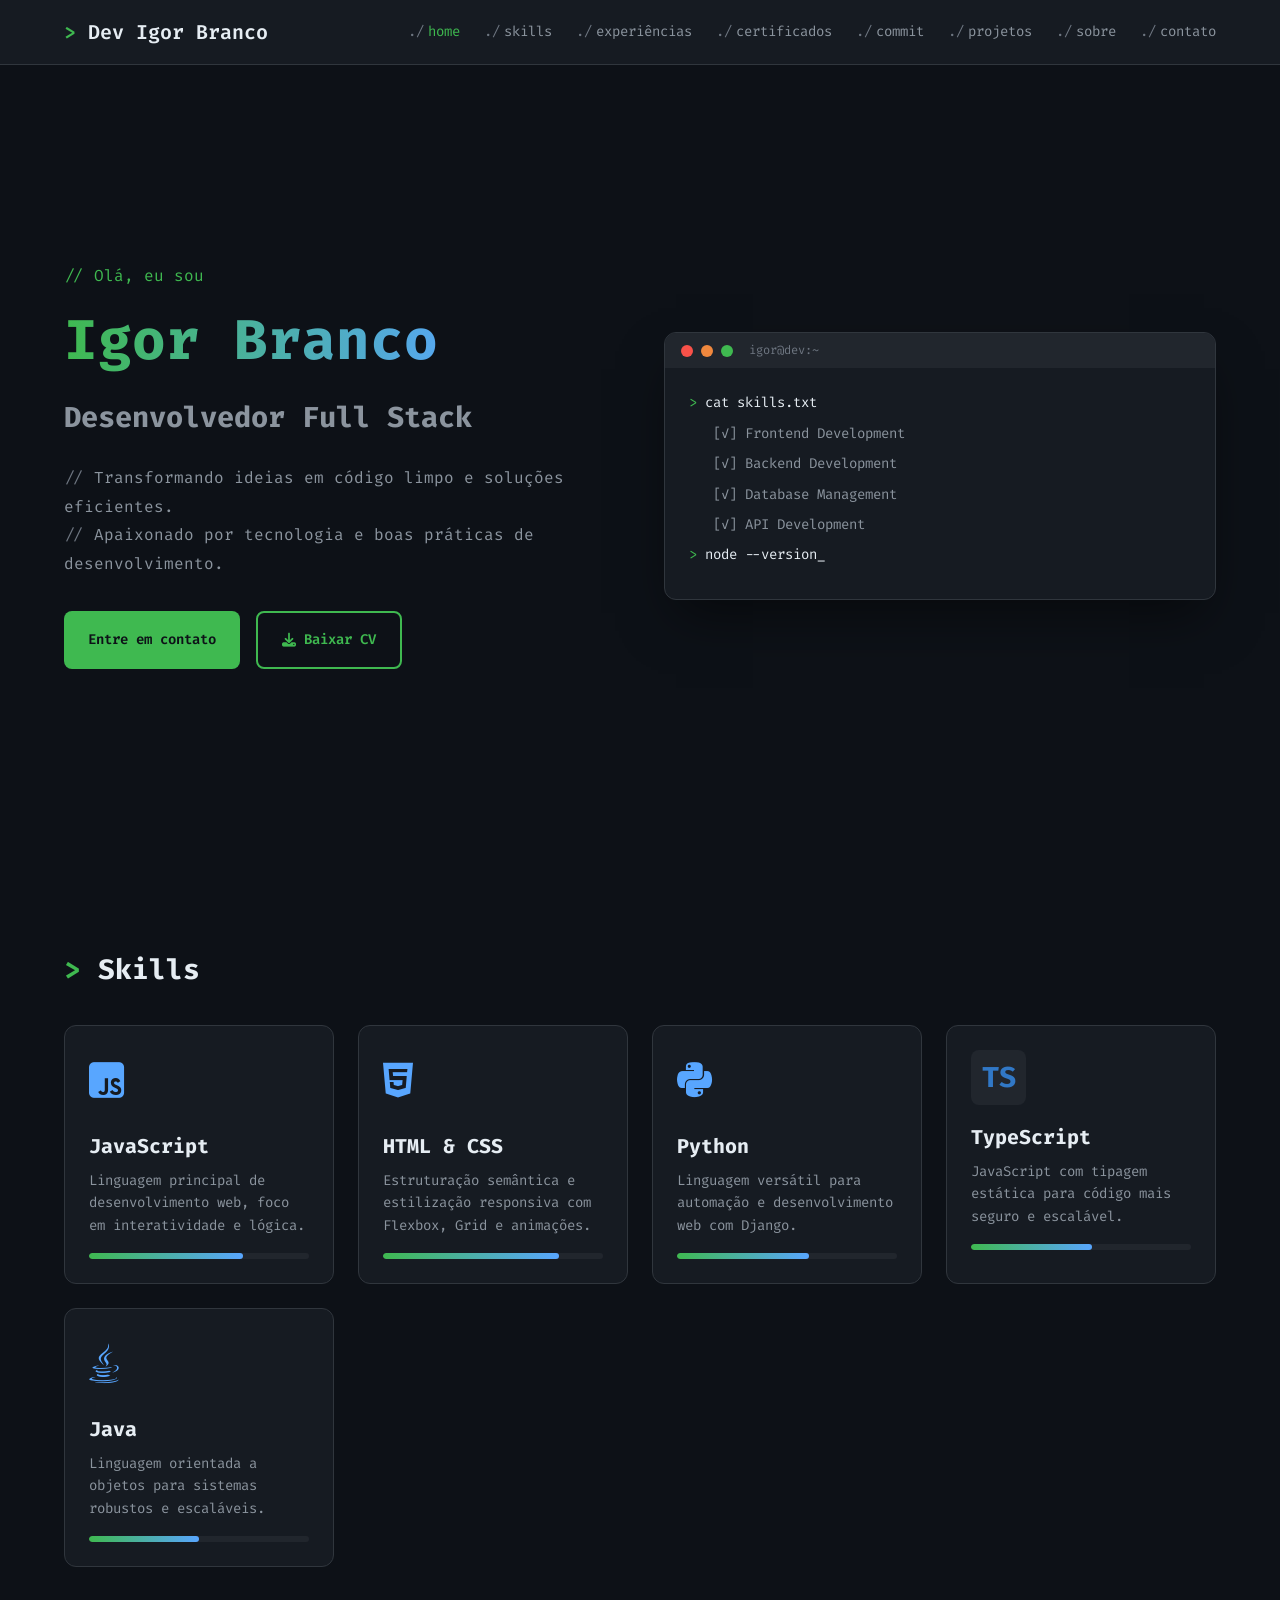
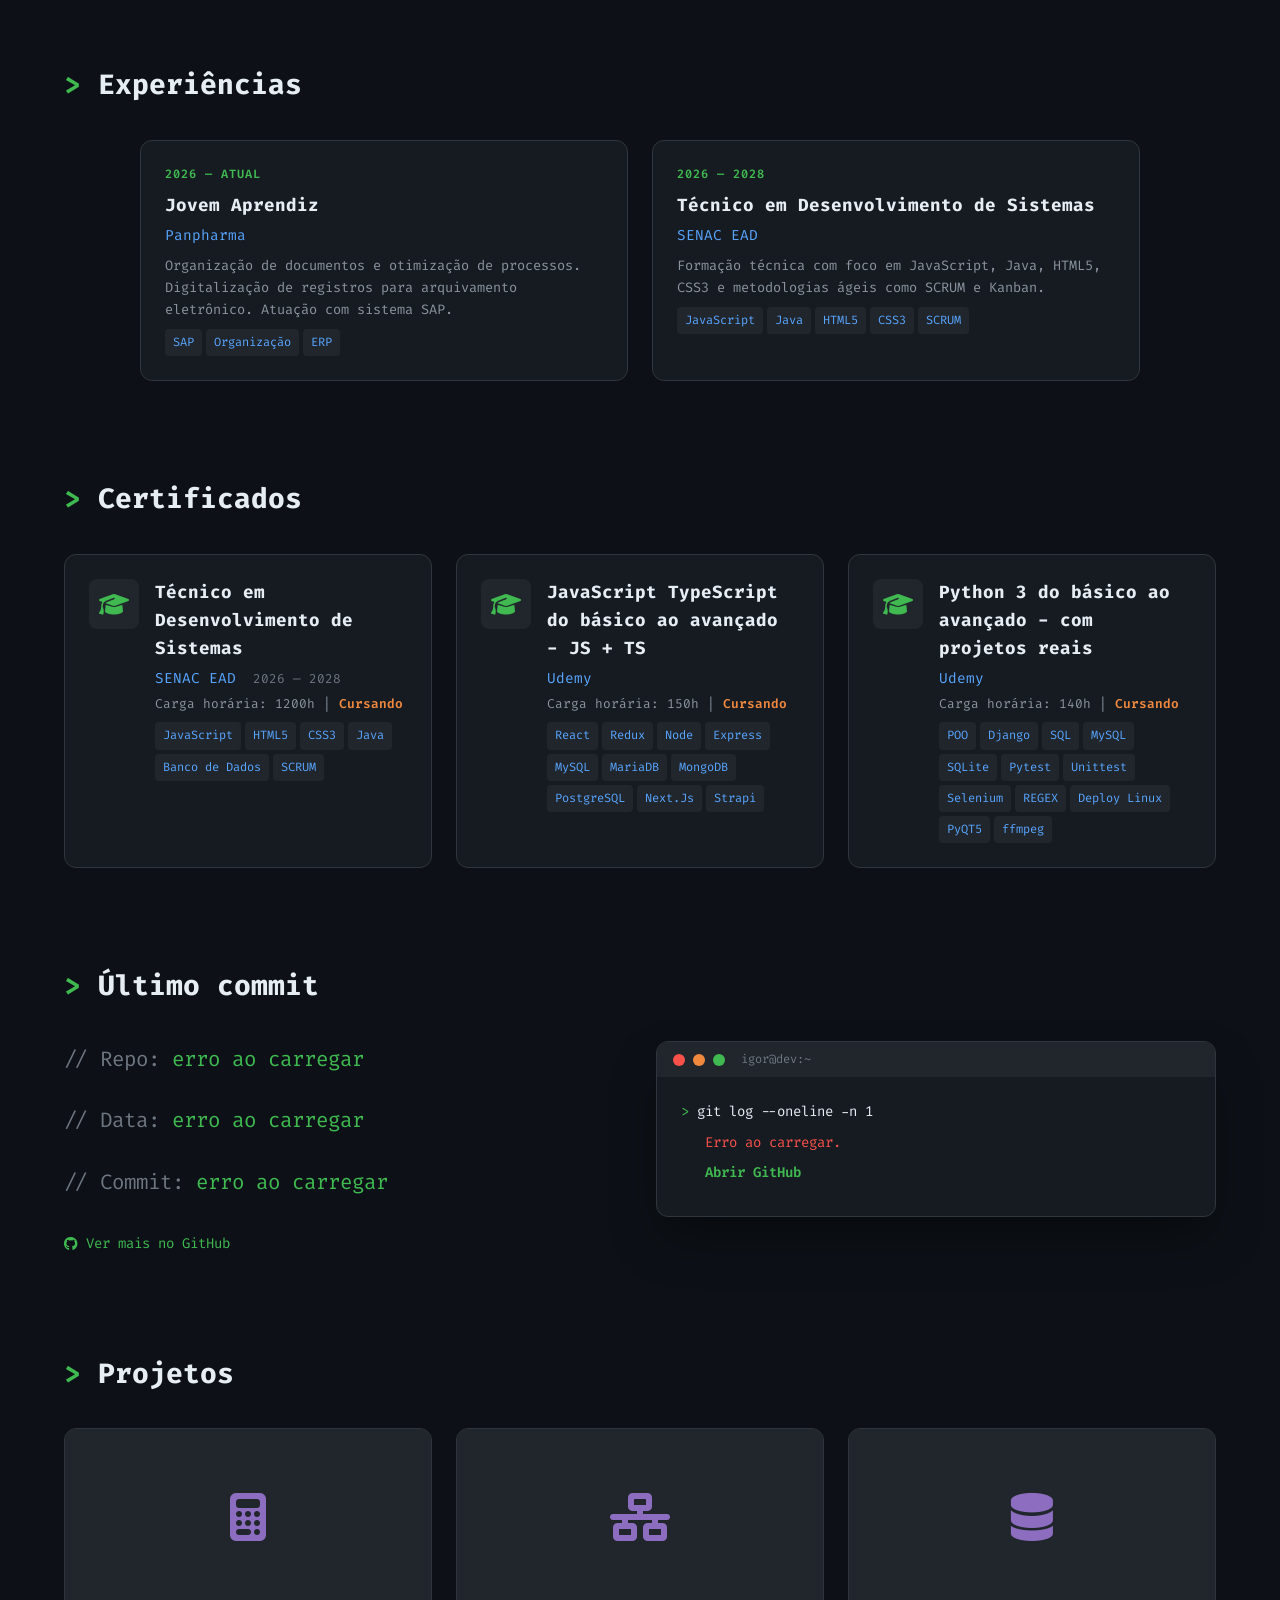
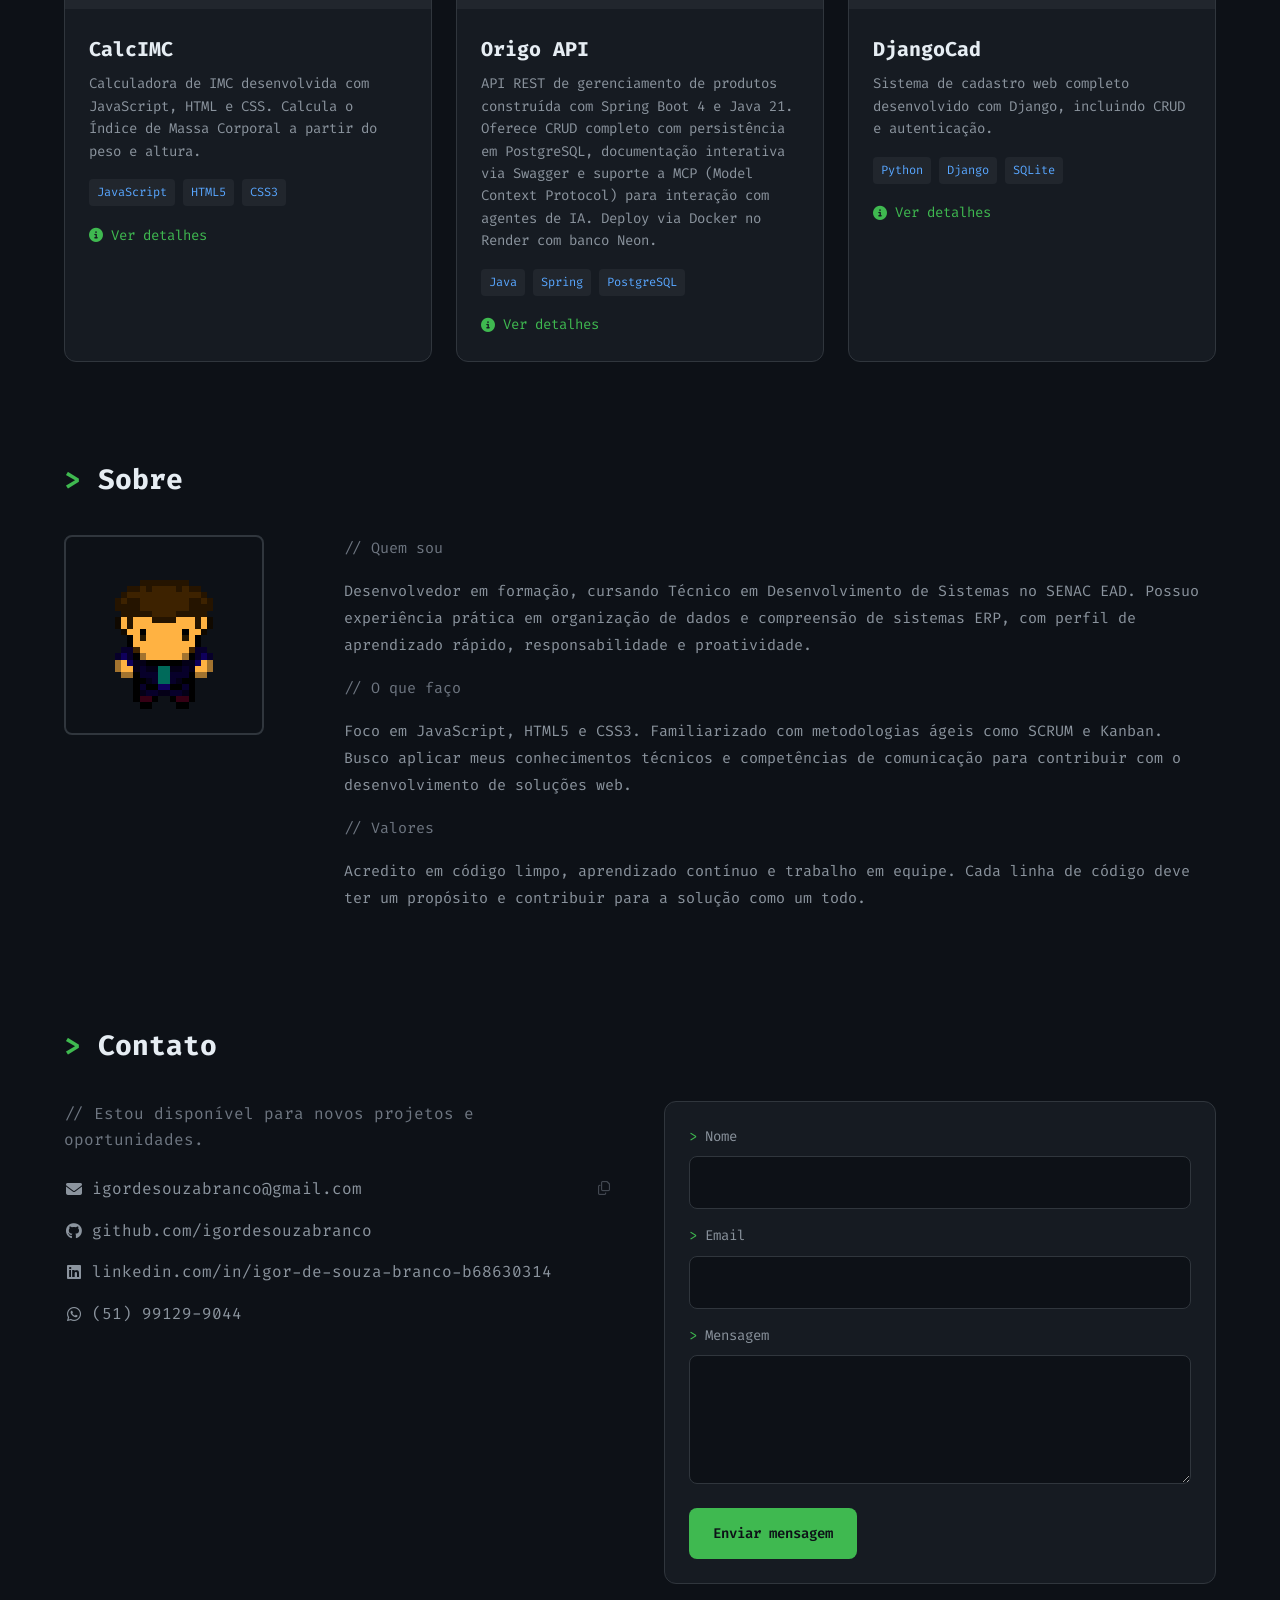
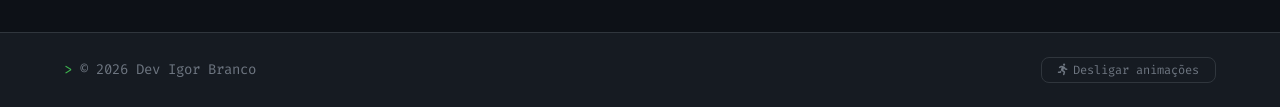
==== commit f854bdc8: "feat: adicionar secao 'Ultimo commit' com dados do GitHub - Nova secao entre certificados e projetos" ====
--- a/portifolio/index.html
+++ b/portifolio/index.html
@@ -26,6 +26,7 @@
                 <a href="#skills" class="nav-link">skills</a>
                 <a href="#experience" class="nav-link">experiências</a>
                 <a href="#certificates" class="nav-link">certificados</a>
+                <a href="#now" class="nav-link">commit</a>
                 <a href="#projects" class="nav-link">projetos</a>
                 <a href="#about" class="nav-link">sobre</a>
                 <a href="#contact" class="nav-link">contato</a>
@@ -54,7 +55,7 @@
                         <a href="#contact" class="btn btn-primary">
                             Entre em contato
                         </a>
-                        <a href="assets/cv/cv.pdf" download class="btn btn-secondary">
+                        <a href="assets/cv/Igor_Souza_Branco_Resume_ATS-Optimized.docx" download class="btn btn-secondary">
                             <i class="fas fa-download"></i> Baixar CV
                         </a>
                     </div>
@@ -255,6 +256,46 @@
             </div>
         </section>
 
+        <section id="now" class="now">
+            <div class="container">
+                <h2 class="section-title">
+                    <span class="prompt">&gt;</span> Último commit
+                </h2>
+                <div class="now-content">
+                    <div class="now-info">
+                        <p class="now-description" id="nowRepoName">
+                            <span class="comment">// Repo:</span> ---
+                        </p>
+                        <p class="now-description" id="nowCommitDate">
+                            <span class="comment">// Data:</span> ---
+                        </p>
+                        <p class="now-description" id="nowCommitSha">
+                            <span class="comment">// Commit:</span> ---
+                        </p>
+                        <a href="https://github.com/igordesouzabranco" target="_blank" rel="noopener noreferrer" class="project-link now-github-link">
+                            <i class="fab fa-github"></i> Ver mais no GitHub
+                        </a>
+                    </div>
+                    <div class="now-terminal">
+                        <div class="terminal-header">
+                            <div class="terminal-buttons">
+                                <span class="btn-close"></span>
+                                <span class="btn-minimize"></span>
+                                <span class="btn-maximize"></span>
+                            </div>
+                            <span class="terminal-title">igor@dev:~</span>
+                        </div>
+                        <div class="terminal-body">
+                            <p><span class="prompt">&gt;</span> git log --oneline -n 1</p>
+                            <div id="commitsList" class="commits-list">
+                                <p class="output">Carregando...</p>
+                            </div>
+                        </div>
+                    </div>
+                </div>
+            </div>
+        </section>
+
         <section id="projects" class="projects">
             <div class="container">
                 <h2 class="section-title">
@@ -470,5 +511,6 @@
 
     <script src="assets/js/script.js" defer></script>
     <script src="assets/js/msg.js" defer></script>
+    <script src="assets/js/github.js" defer></script>
 </body>
 </html>
--- a/portifolio/assets/css/style.css
+++ b/portifolio/assets/css/style.css
@@ -42,6 +42,7 @@
 
 html {
     scroll-behavior: smooth;
+    scroll-padding-top: 80px;
 }
 
 body {
@@ -302,6 +303,28 @@
     font-size: 1.75rem;
     margin-bottom: var(--spacing-xl);
     color: var(--text-primary);
+    transition: color 0.3s ease;
+}
+
+.section-title .prompt {
+    color: var(--prompt-color);
+}
+
+section.visible .section-title {
+    background: linear-gradient(90deg, var(--accent-green), var(--accent-blue), var(--accent-purple), #ff0000, #ffff00) !important;
+    background-size: 300% 100% !important;
+    -webkit-background-clip: text !important;
+    -webkit-text-fill-color: transparent !important;
+    background-clip: text !important;
+    color: transparent !important;
+}
+
+body:not(.animations-disabled) section.visible .section-title {
+    animation: colorShift 2.5s linear infinite !important;
+}
+
+section.visible .section-title .prompt {
+    -webkit-text-fill-color: transparent !important;
 }
 
 /* Skills Section */
@@ -668,6 +691,91 @@
     transition-duration: 0.01ms !important;
 }
 
+/* Now Section — Último commit do GitHub */
+.now-content {
+    display: grid;
+    grid-template-columns: 1fr 1fr;
+    gap: var(--spacing-xl);
+    align-items: start;
+}
+
+.now-info {
+    display: flex;
+    flex-direction: column;
+    gap: var(--spacing-lg);
+}
+
+.now-description {
+    font-size: 1.3rem;
+    color: var(--accent-green);
+    line-height: 1.8;
+}
+
+.now-description .comment {
+    color: var(--comment-color);
+}
+
+.now-terminal {
+    background-color: var(--bg-secondary);
+    border: 1px solid var(--border-color);
+    border-radius: var(--radius-lg);
+    overflow: hidden;
+    box-shadow: 0 25px 50px -12px rgba(0, 0, 0, 0.5);
+}
+
+.commits-list {
+    display: flex;
+    flex-direction: column;
+}
+
+.commit-entry .output {
+    margin-bottom: var(--spacing-xs);
+}
+
+.output-label {
+    color: var(--text-muted);
+    margin-right: var(--spacing-xs);
+}
+
+.commit-link {
+    color: var(--accent-green);
+    text-decoration: none;
+    font-weight: 600;
+}
+
+.commit-link:hover {
+    color: #46d558;
+}
+
+.commit-entry:hover .commit-link {
+    background: linear-gradient(90deg, var(--accent-green), var(--accent-blue), var(--accent-purple), #ff0000, #ffff00);
+    background-size: 300% 100%;
+    -webkit-background-clip: text;
+    -webkit-text-fill-color: transparent;
+    background-clip: text;
+    animation: colorShift 2.5s linear infinite;
+}
+
+.now-github-link {
+    margin-top: var(--spacing-sm);
+}
+
+.now-link {
+    text-decoration: none;
+    font-weight: 600;
+    background: linear-gradient(90deg, var(--accent-green), var(--accent-blue), var(--accent-purple), #ff0000, #ffff00);
+    background-size: 300% 100%;
+    -webkit-background-clip: text;
+    -webkit-text-fill-color: transparent;
+    background-clip: text;
+    animation: colorShift 2.5s linear infinite;
+    transition: opacity var(--transition-fast);
+}
+
+.now-link:hover {
+    opacity: 0.8;
+}
+
 /* Responsive Design */
 @media (max-width: 992px) {
     .hero .container {
@@ -681,6 +789,10 @@
     }
 
     .about-content {
+        grid-template-columns: 1fr;
+    }
+
+    .now-content {
         grid-template-columns: 1fr;
     }
 
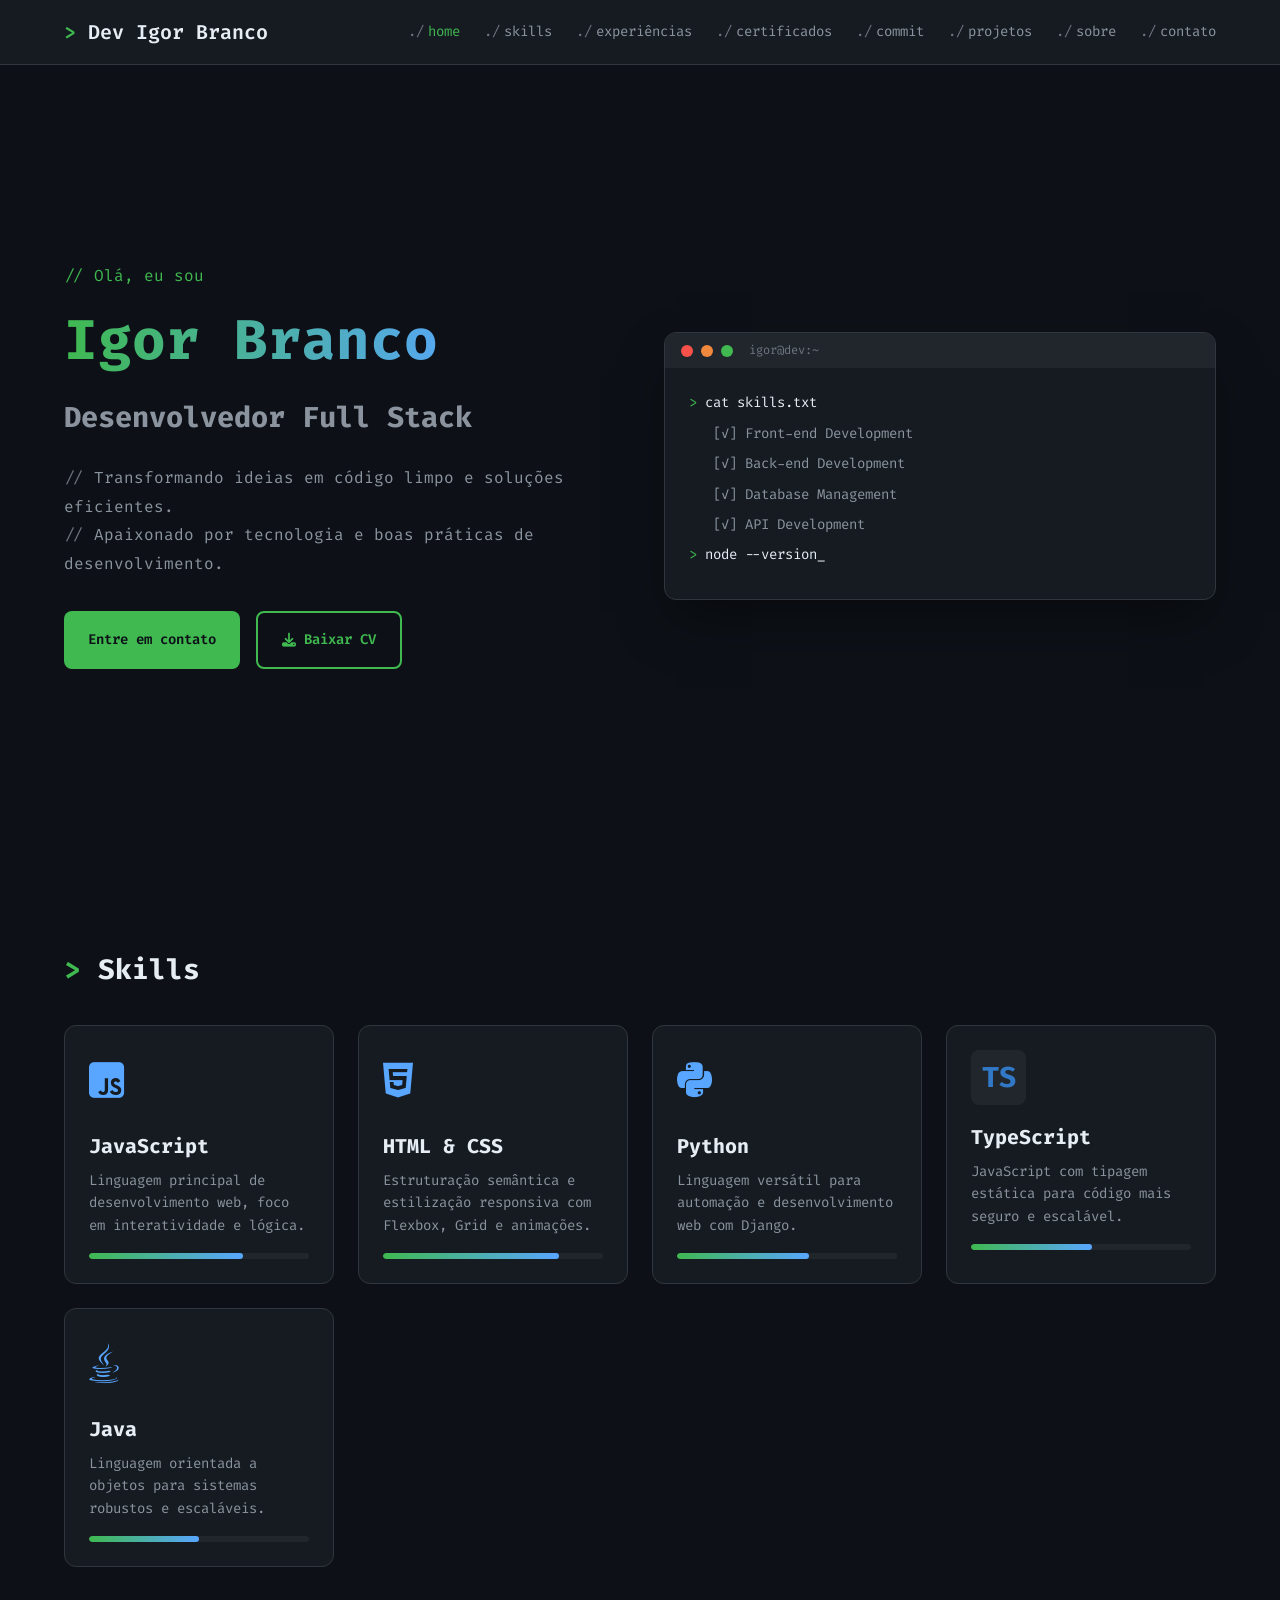
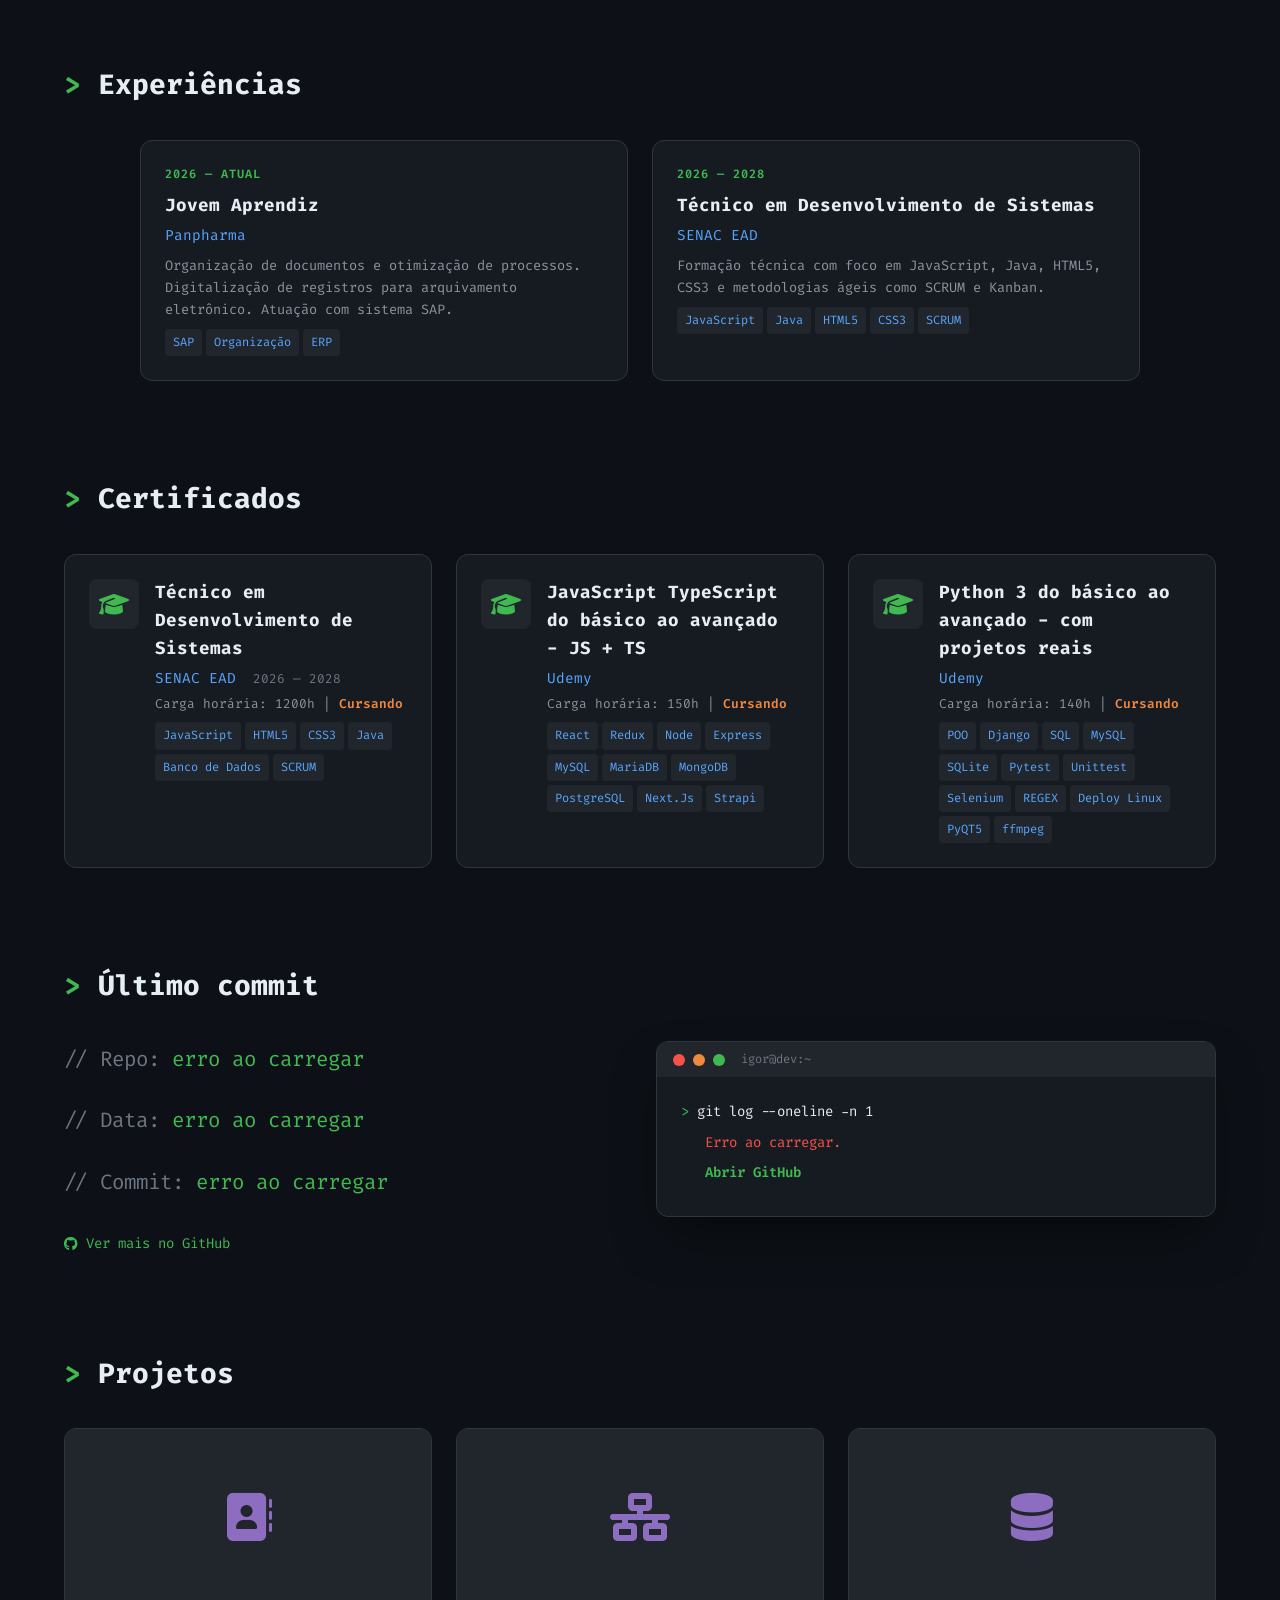
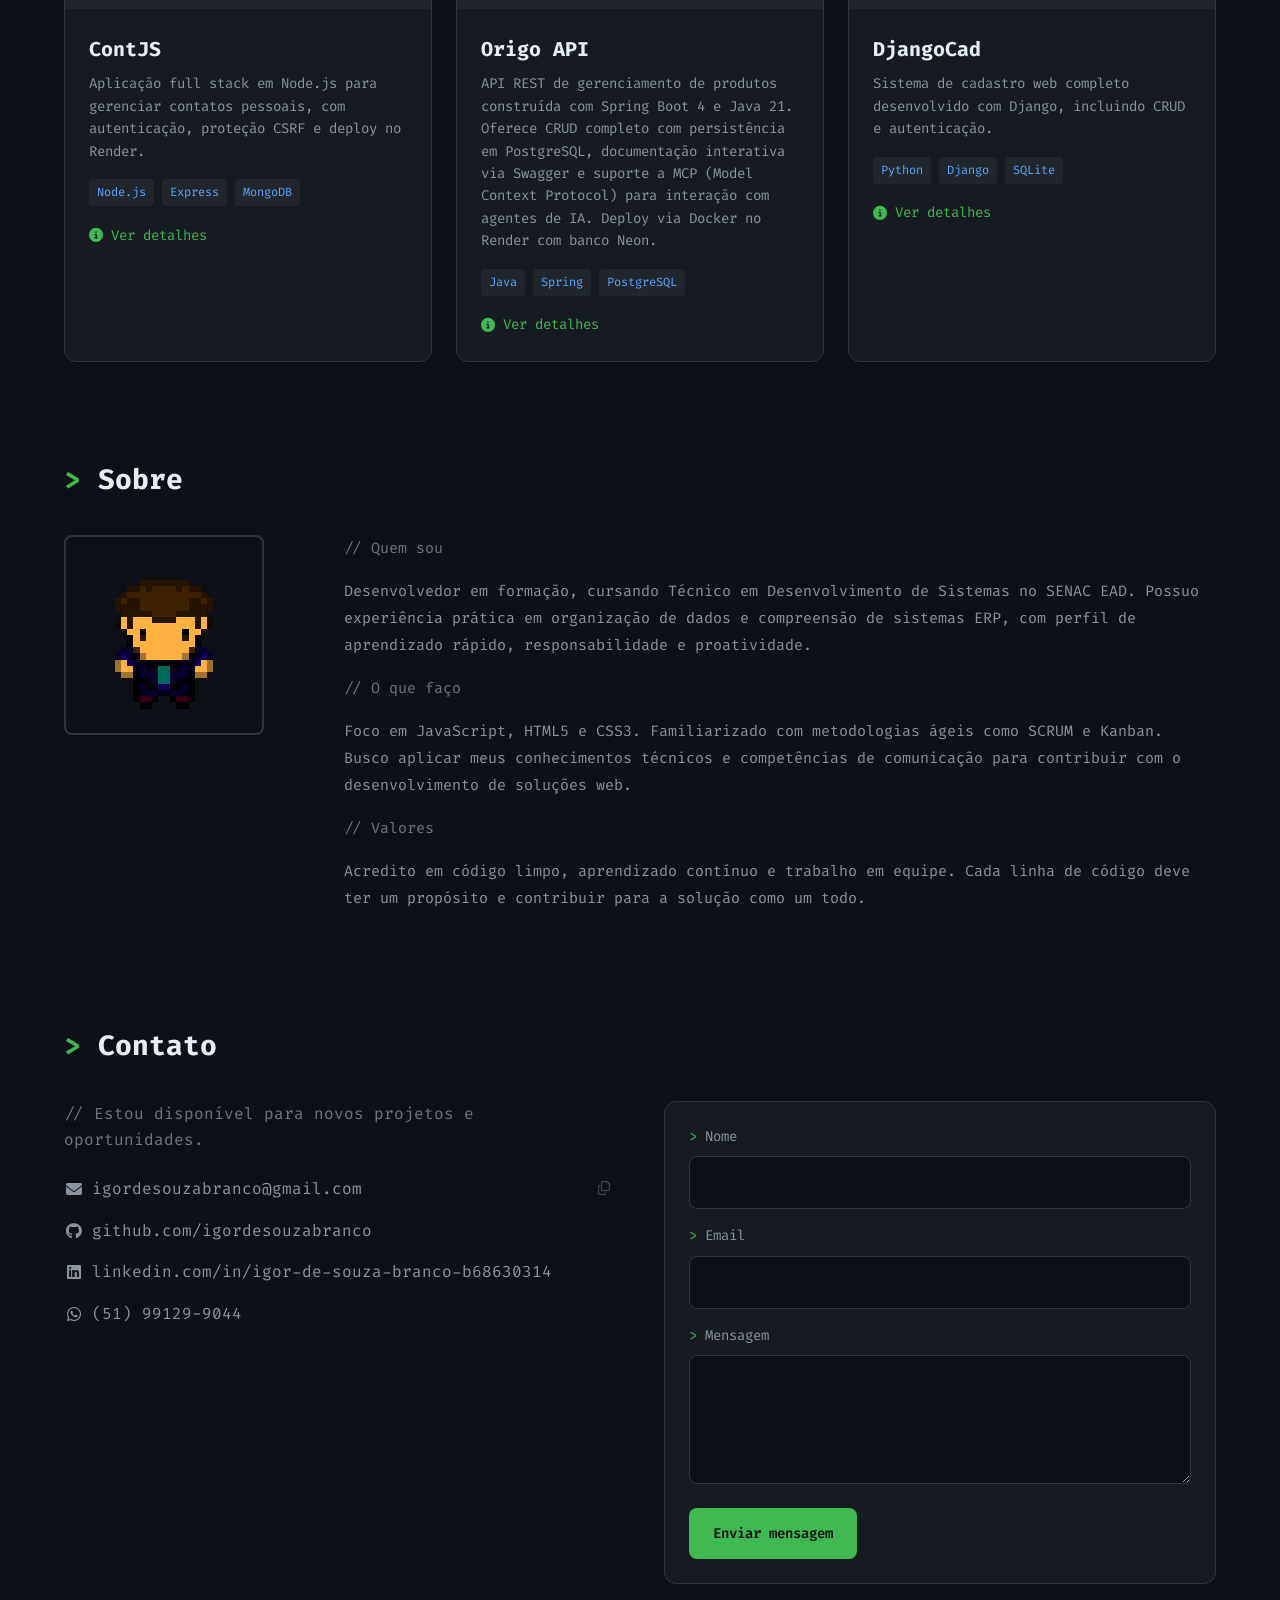
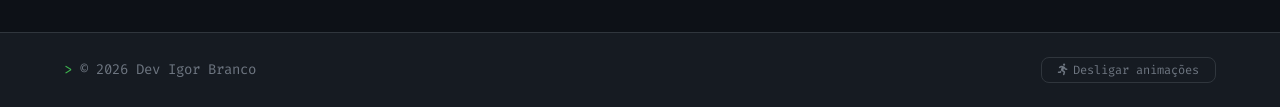
==== commit 8b3b95a2: "feat: substituir projeto CalcIMC por ContJS no portfolio" ====
--- a/portifolio/index.html
+++ b/portifolio/index.html
@@ -71,8 +71,8 @@
                     </div>
                     <div class="terminal-body">
                         <p><span class="prompt">&gt;</span> cat skills.txt</p>
-                        <p class="output">[✓] Frontend Development</p>
-                        <p class="output">[✓] Backend Development</p>
+                        <p class="output">[✓] Front-end Development</p>
+                        <p class="output">[✓] Back-end Development</p>
                         <p class="output">[✓] Database Management</p>
                         <p class="output">[✓] API Development</p>
                         <p class="typing"><span class="prompt">&gt;</span> <span class="cursor">_</span></p>
@@ -302,21 +302,21 @@
                     <span class="prompt">&gt;</span> Projetos
                 </h2>
                 <div class="projects-grid">
-                    <div class="project-card" data-project="calc-imc">
+                    <div class="project-card" data-project="cont-js">
                         <div class="project-image">
                             <div class="placeholder-img">
-                                <i class="fas fa-calculator"></i>
+                                <i class="fas fa-address-book"></i>
                             </div>
                         </div>
                         <div class="project-content">
-                            <h3 class="project-title">CalcIMC</h3>
-                            <p class="project-description">Calculadora de IMC desenvolvida com JavaScript, HTML e CSS. Calcula o Índice de Massa Corporal a partir do peso e altura.</p>
+                            <h3 class="project-title">ContJS</h3>
+                            <p class="project-description">Aplicação full stack em Node.js para gerenciar contatos pessoais, com autenticação, proteção CSRF e deploy no Render.</p>
                             <div class="project-tags">
-                                <span class="tag">JavaScript</span>
-                                <span class="tag">HTML5</span>
-                                <span class="tag">CSS3</span>
-                            </div>
-                            <button class="project-link project-modal-btn" data-project="calc-imc">
+                                <span class="tag">Node.js</span>
+                                <span class="tag">Express</span>
+                                <span class="tag">MongoDB</span>
+                            </div>
+                            <button class="project-link project-modal-btn" data-project="cont-js">
                                 <i class="fas fa-info-circle"></i> Ver detalhes
                             </button>
                         </div>
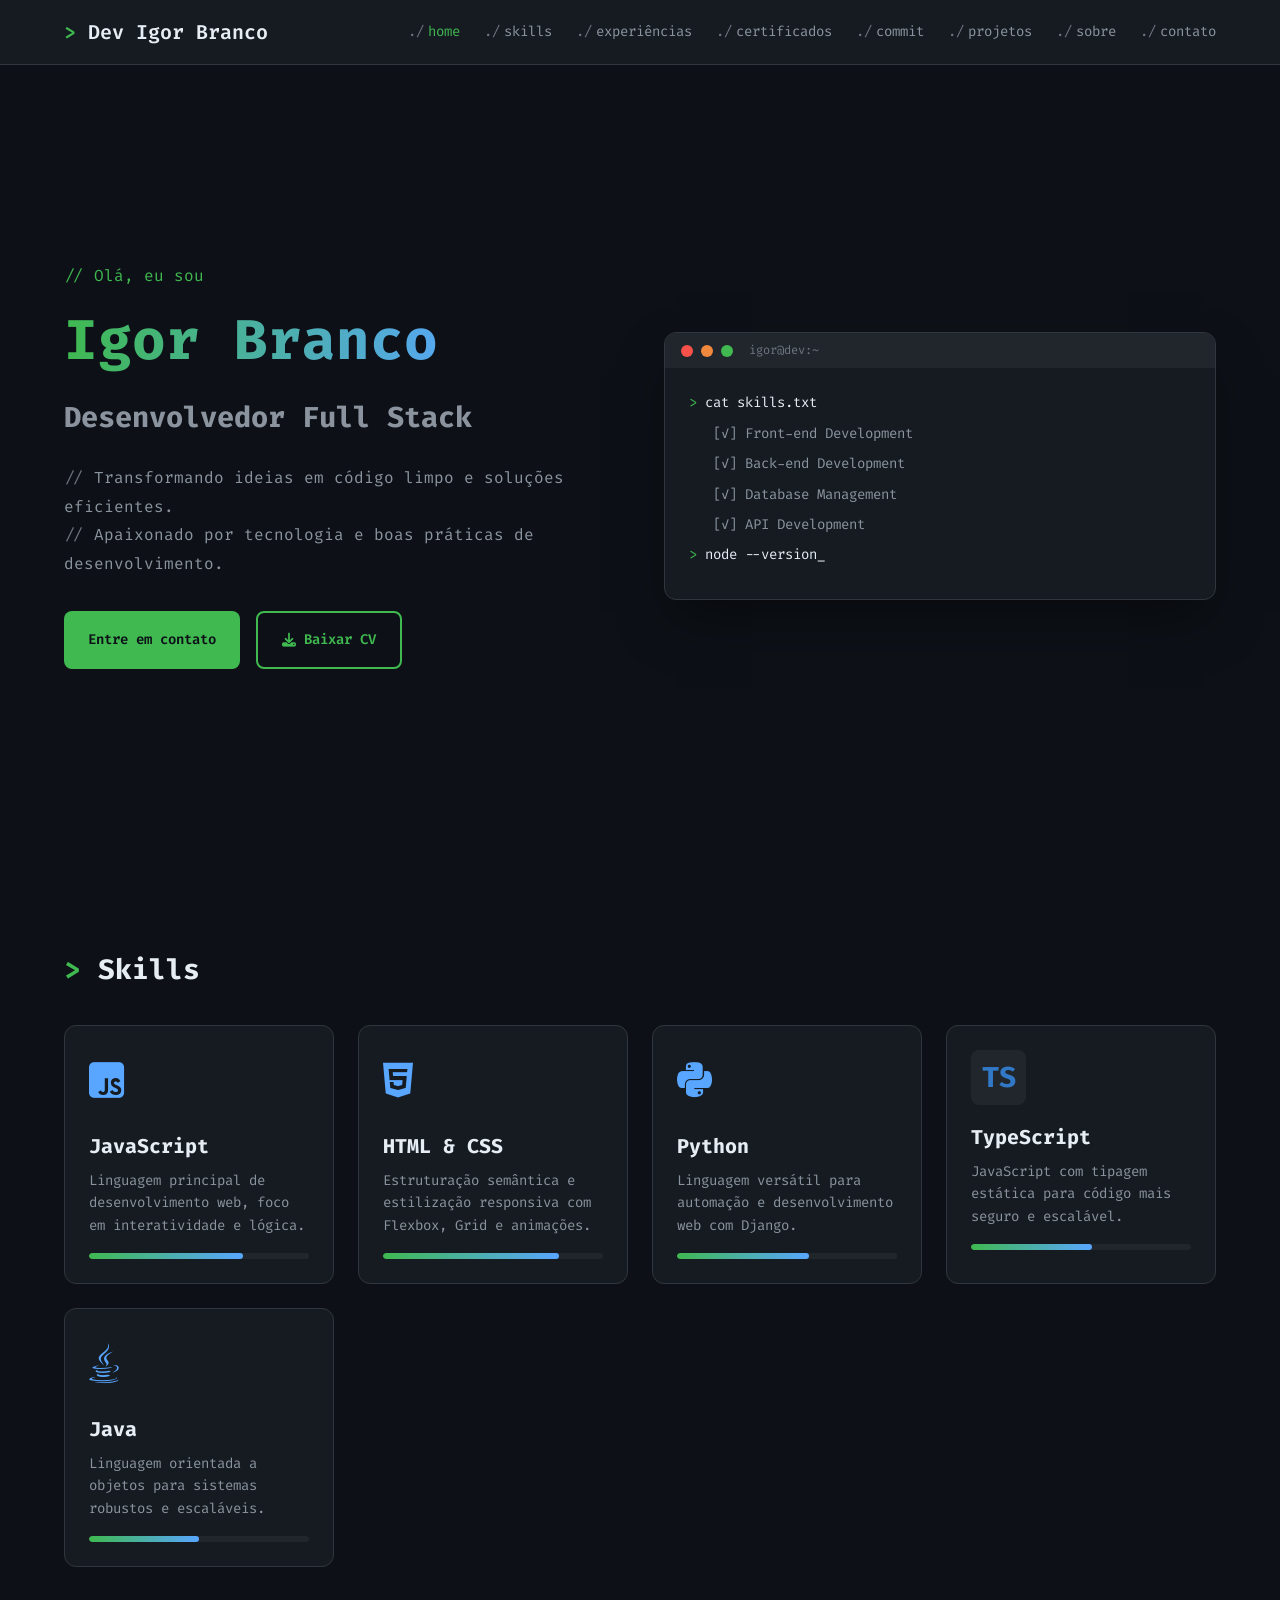
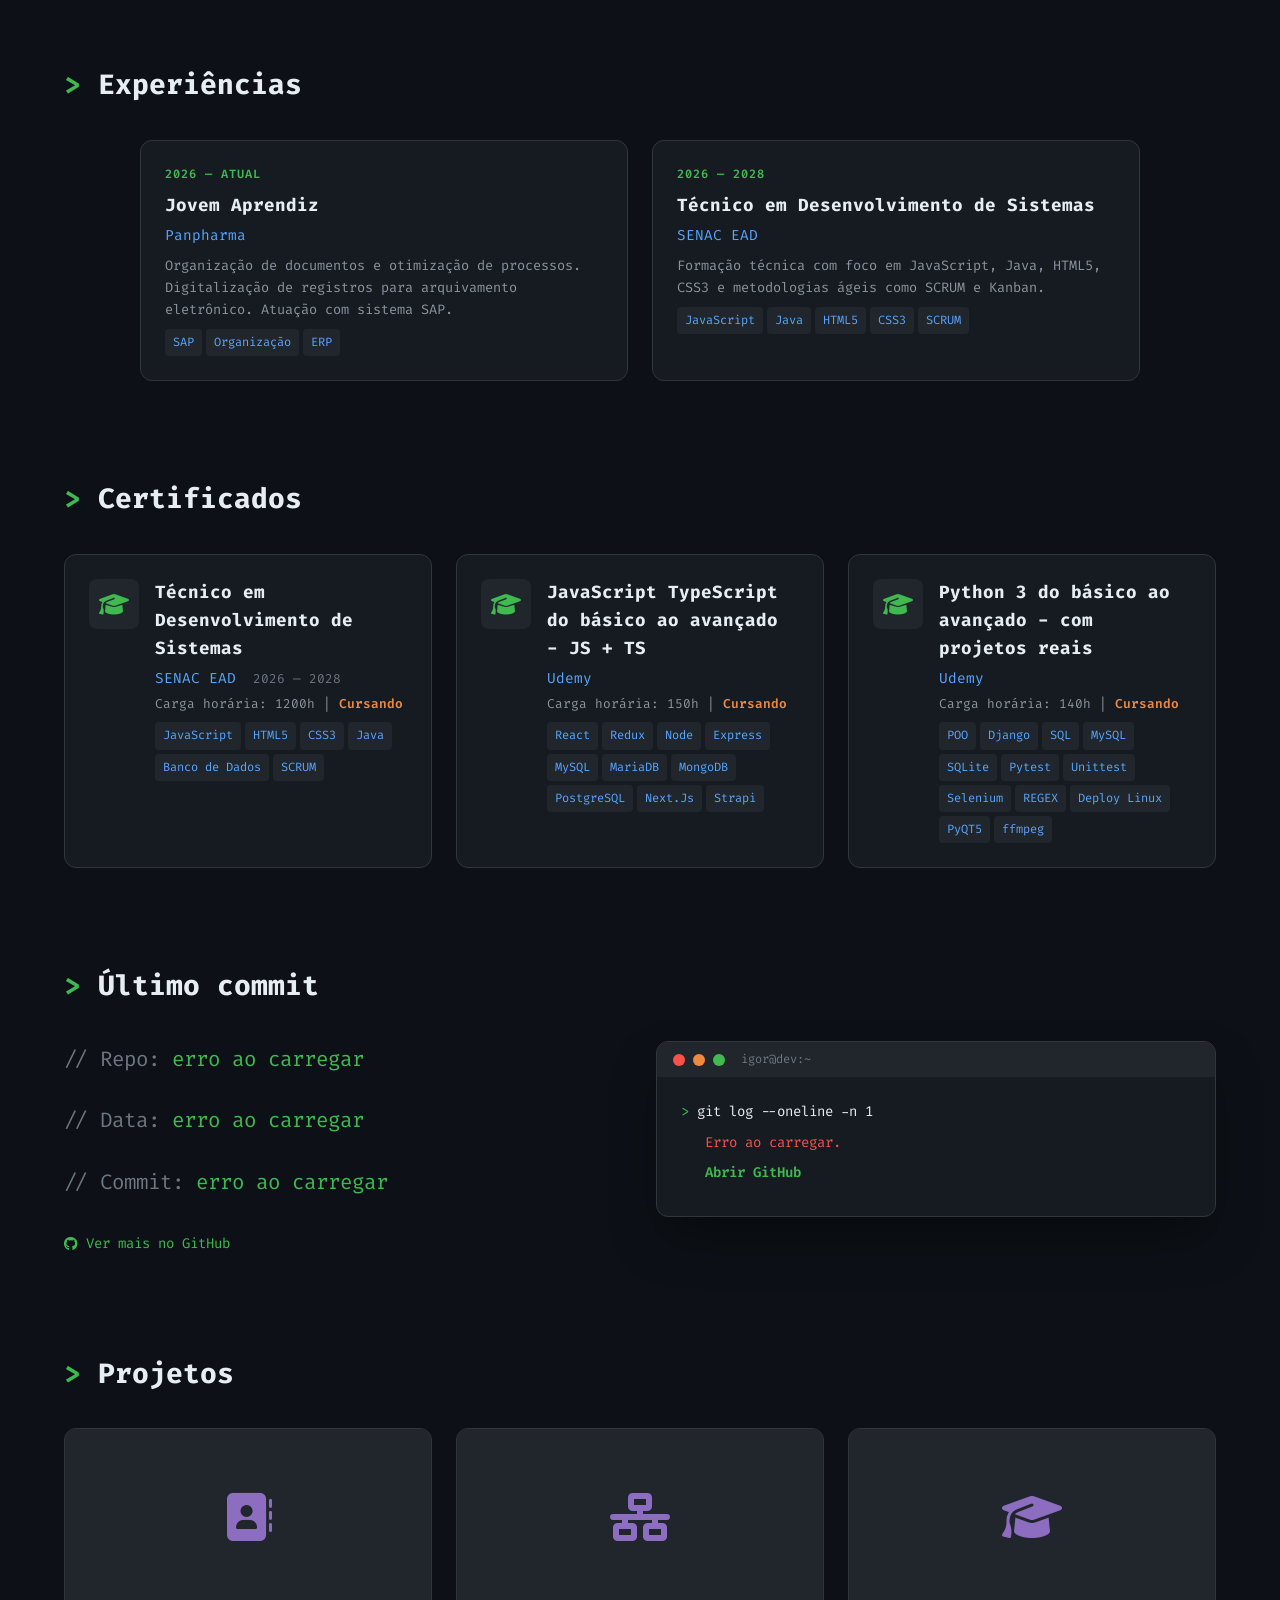
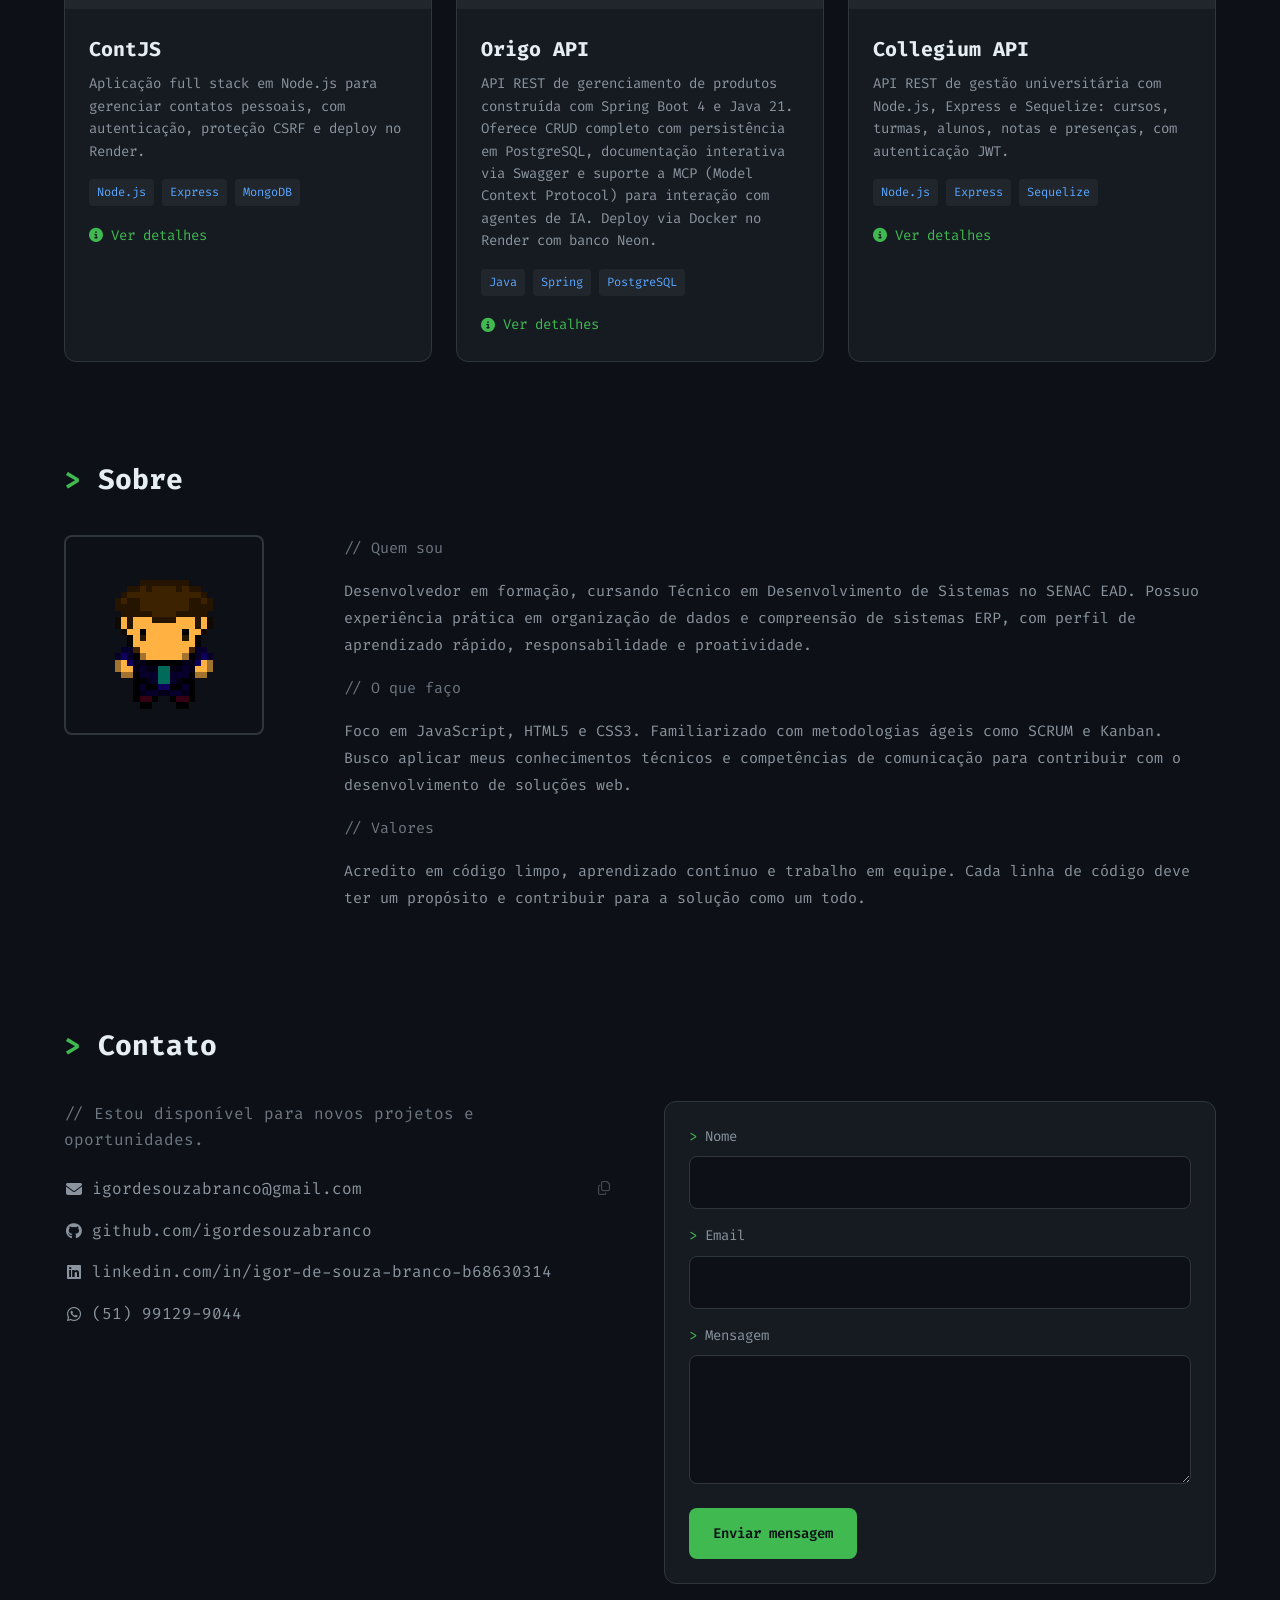
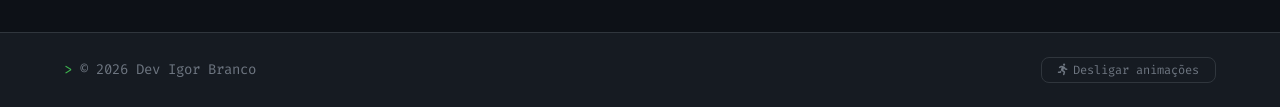
==== commit 7b4a3775: "feat: substituir projeto DjangoCad por Collegium API no portfolio" ====
--- a/portifolio/index.html
+++ b/portifolio/index.html
@@ -340,21 +340,21 @@
                             </button>
                         </div>
                     </div>
-                    <div class="project-card" data-project="django-cad">
+                    <div class="project-card" data-project="collegium-api">
                         <div class="project-image">
                             <div class="placeholder-img">
-                                <i class="fas fa-database"></i>
+                                <i class="fas fa-graduation-cap"></i>
                             </div>
                         </div>
                         <div class="project-content">
-                            <h3 class="project-title">DjangoCad</h3>
-                            <p class="project-description">Sistema de cadastro web completo desenvolvido com Django, incluindo CRUD e autenticação.</p>
+                            <h3 class="project-title">Collegium API</h3>
+                            <p class="project-description">API REST de gestão universitária com Node.js, Express e Sequelize: cursos, turmas, alunos, notas e presenças, com autenticação JWT.</p>
                             <div class="project-tags">
-                                <span class="tag">Python</span>
-                                <span class="tag">Django</span>
-                                <span class="tag">SQLite</span>
-                            </div>
-                            <button class="project-link project-modal-btn" data-project="django-cad">
+                                <span class="tag">Node.js</span>
+                                <span class="tag">Express</span>
+                                <span class="tag">Sequelize</span>
+                            </div>
+                            <button class="project-link project-modal-btn" data-project="collegium-api">
                                 <i class="fas fa-info-circle"></i> Ver detalhes
                             </button>
                         </div>
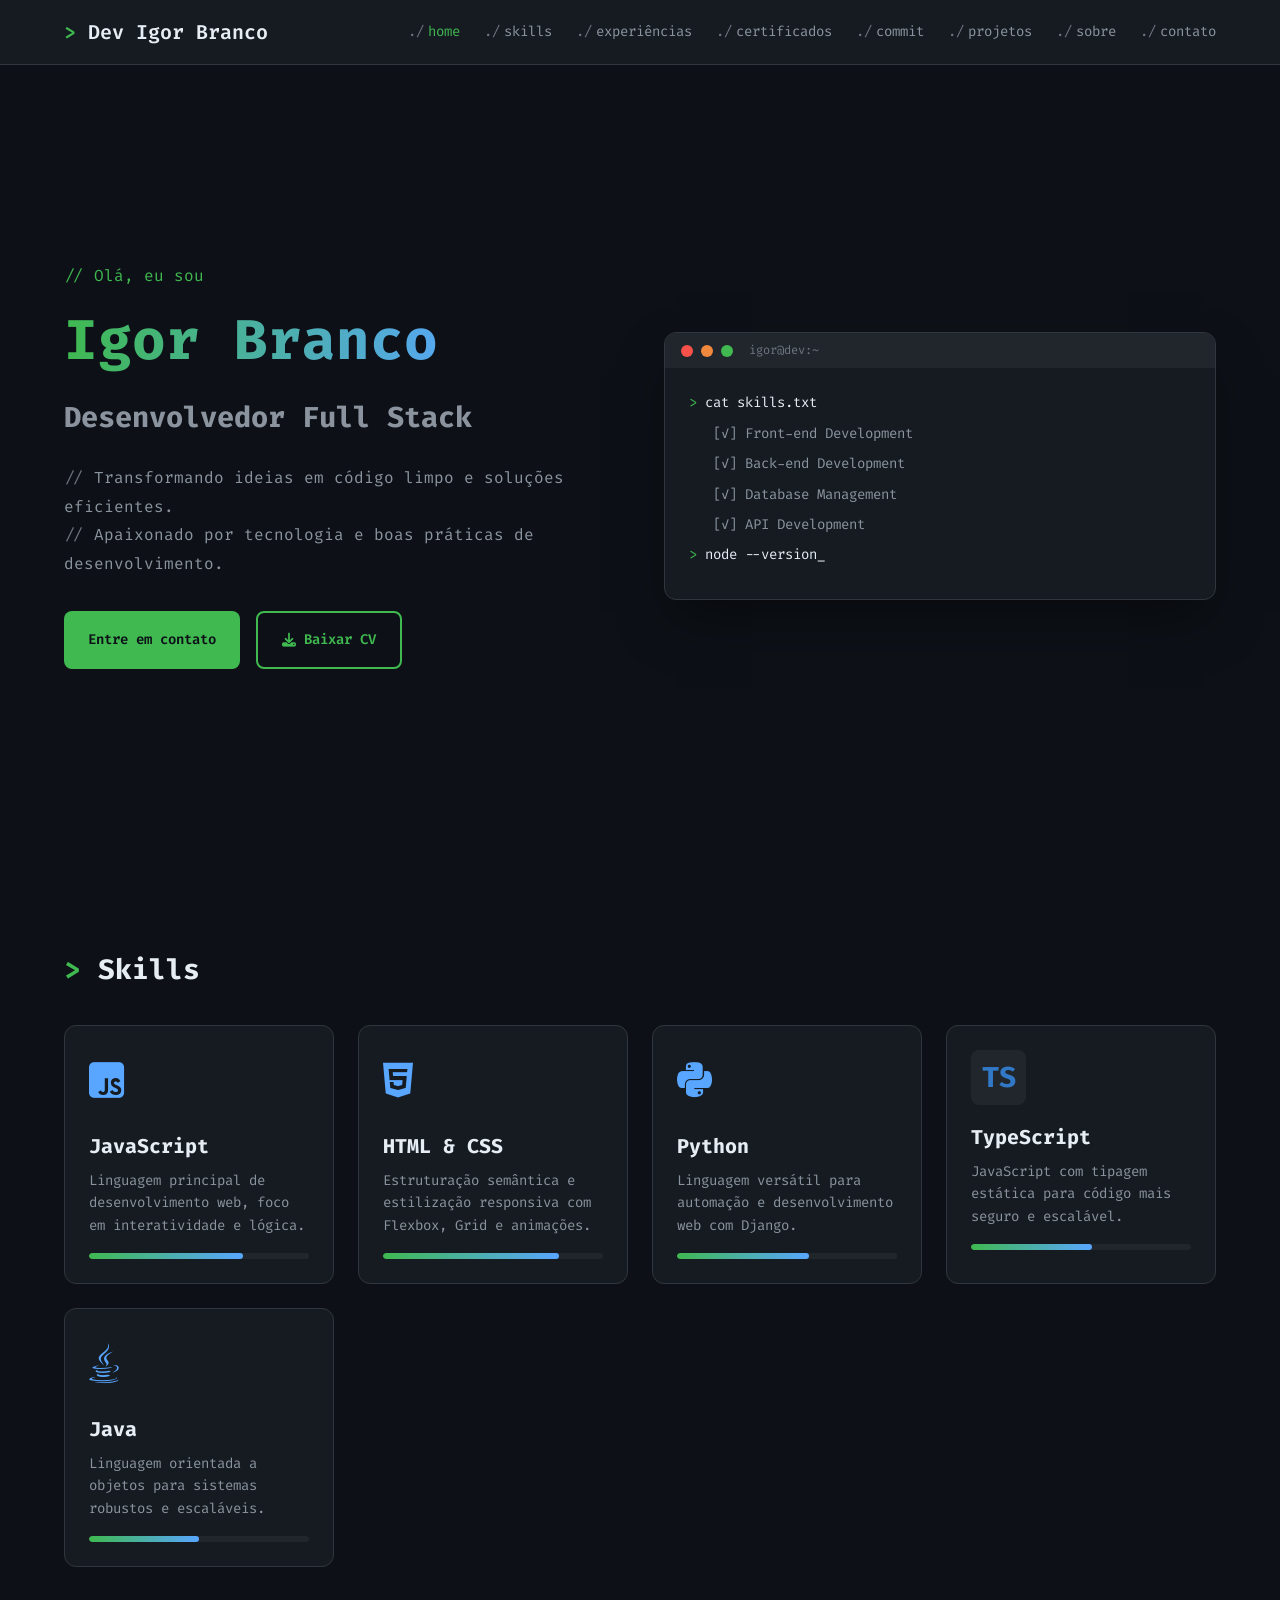
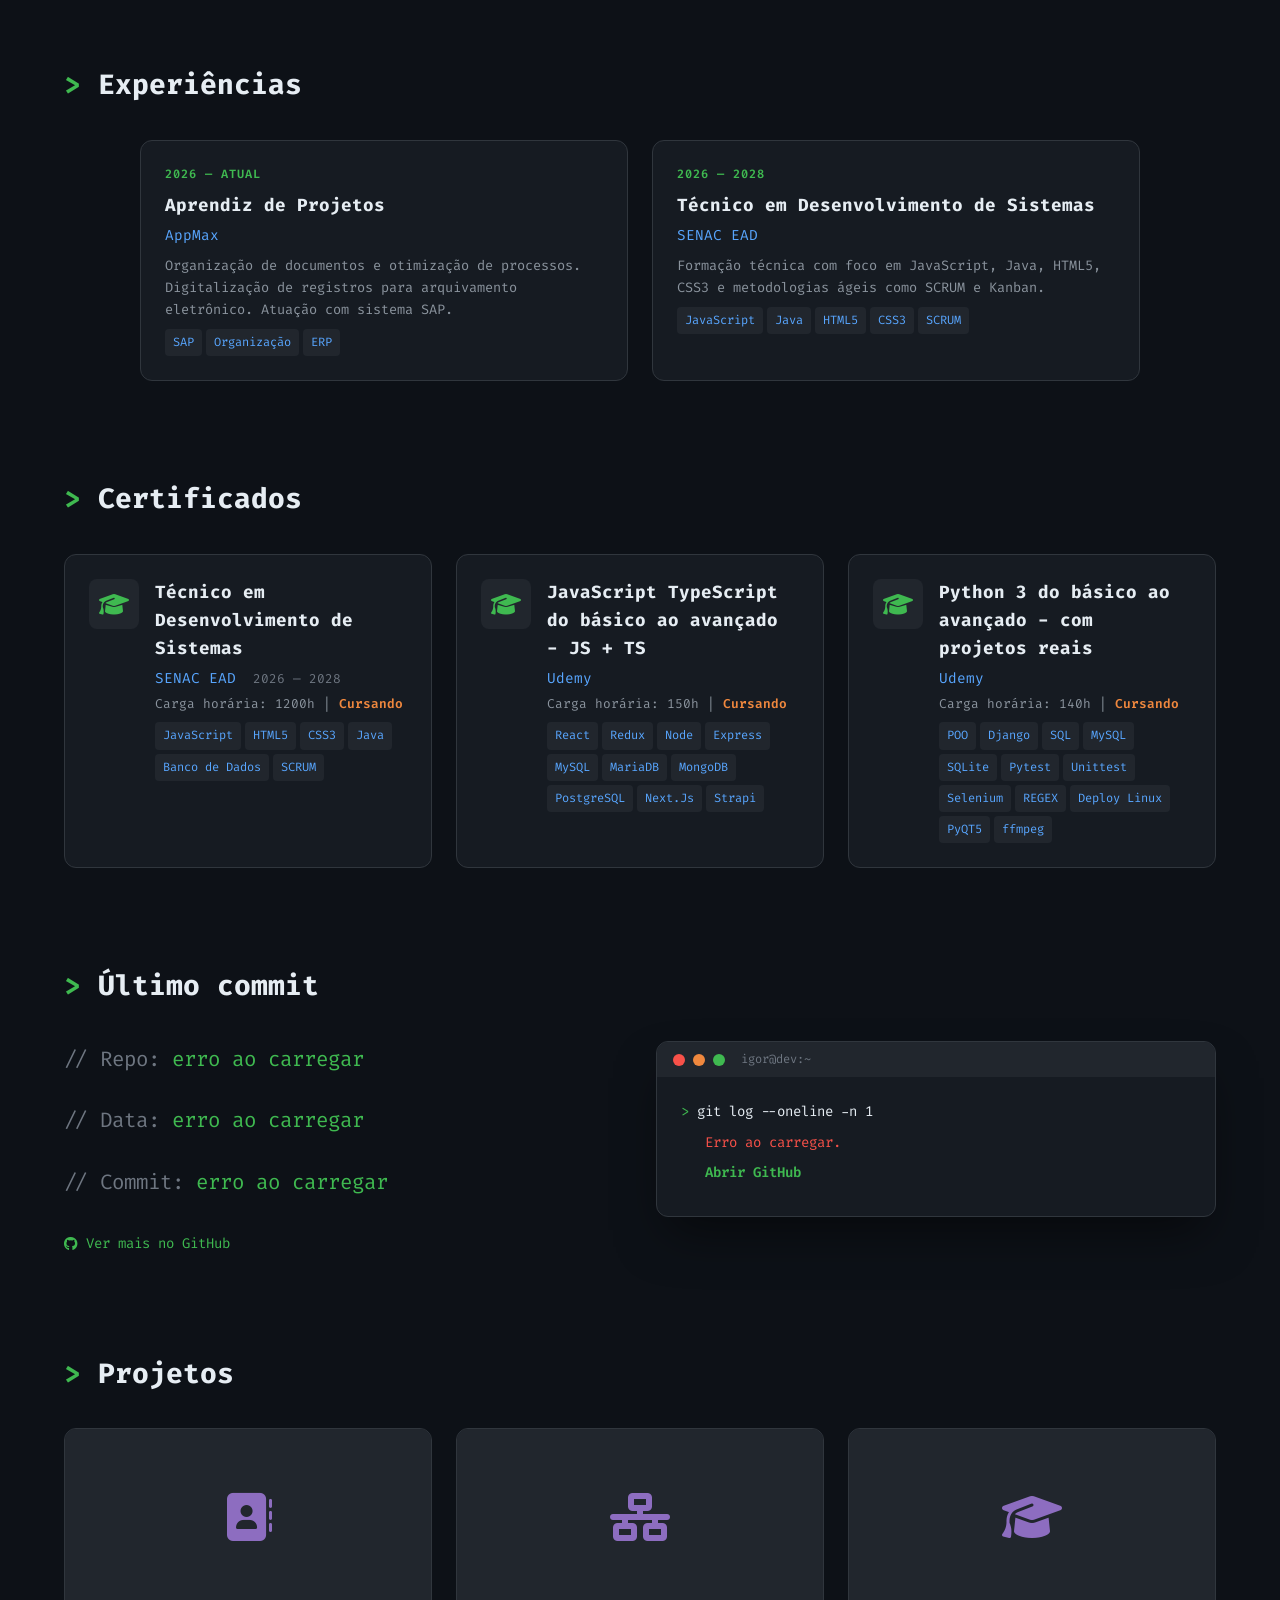
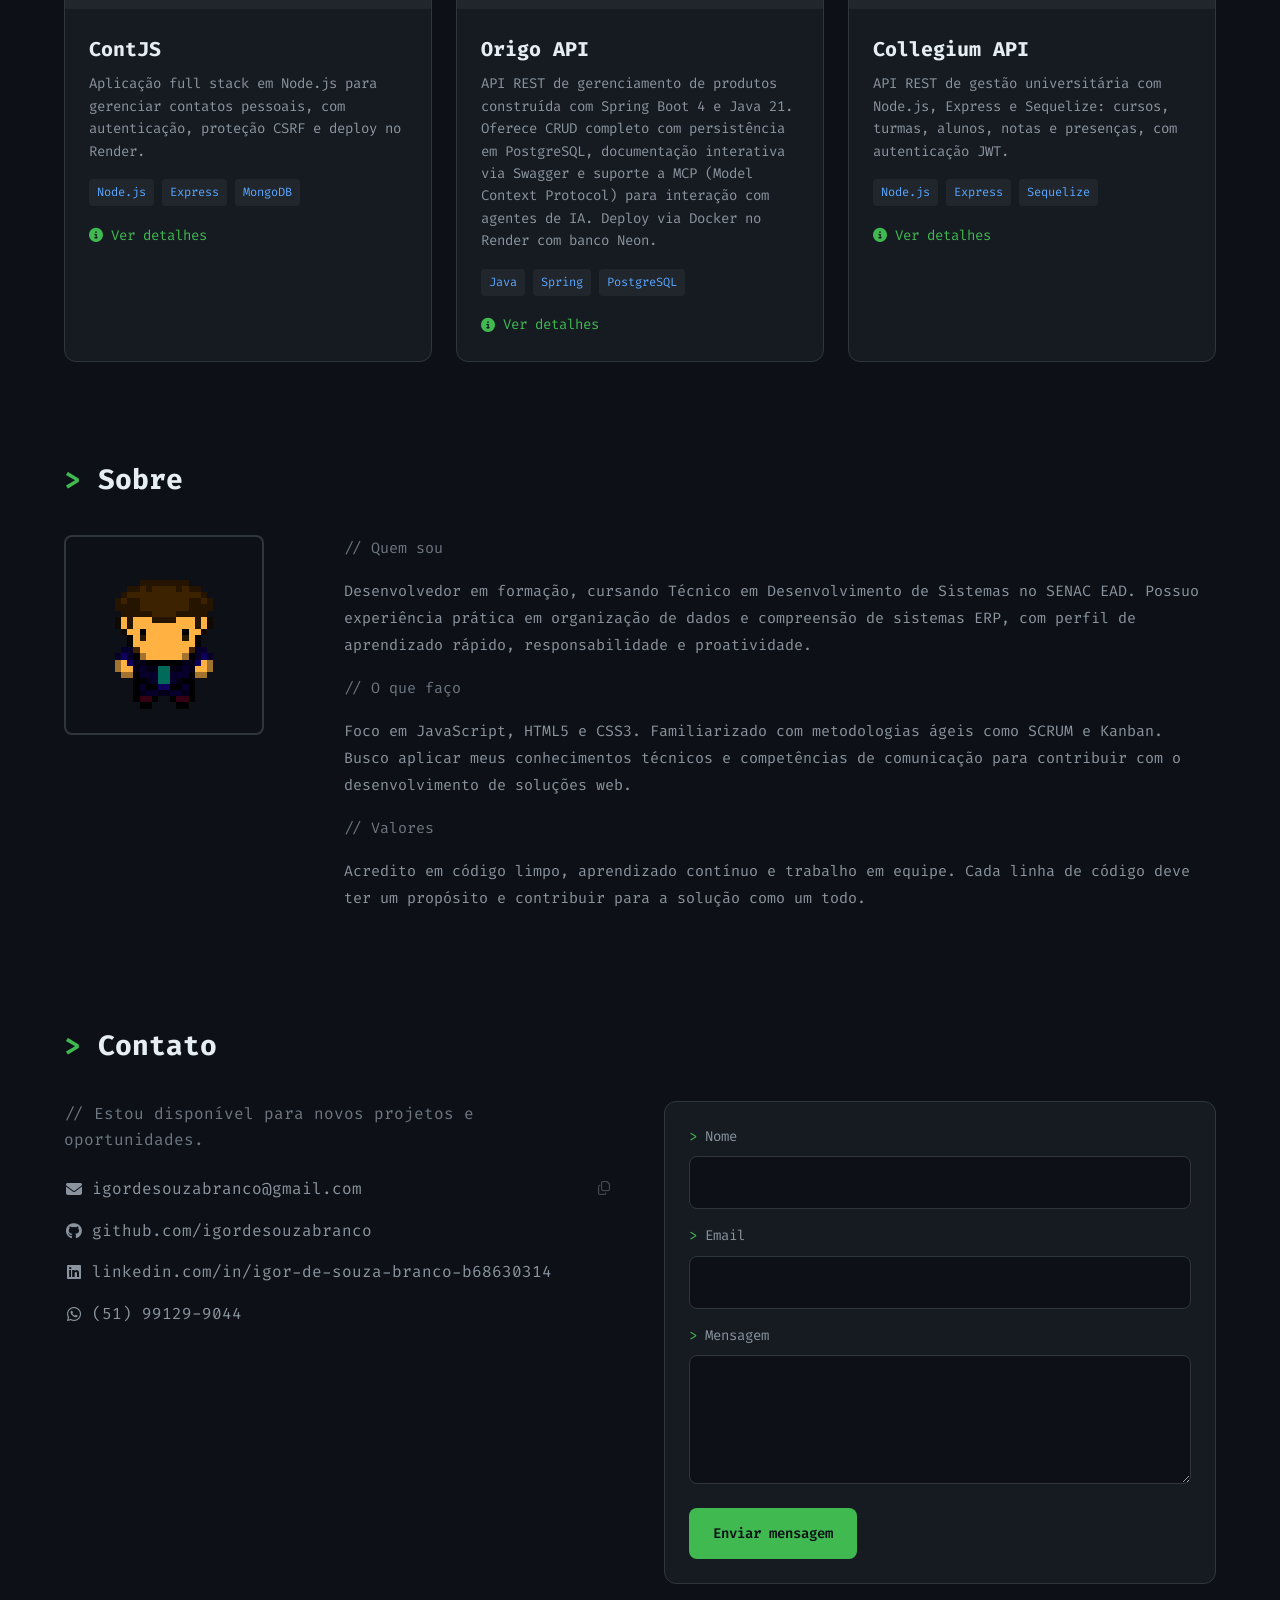
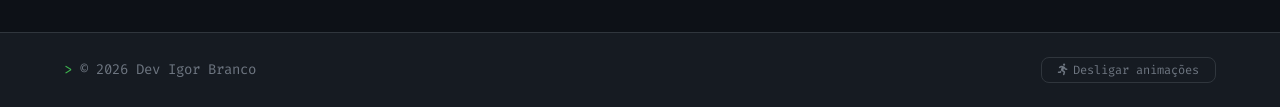
==== commit 132e4f84: "feat: atualizar experiencia para Aprendiz de Projetos na AppMax e trocar CV por PDF" ====
--- a/portifolio/index.html
+++ b/portifolio/index.html
@@ -55,7 +55,7 @@
                         <a href="#contact" class="btn btn-primary">
                             Entre em contato
                         </a>
-                        <a href="assets/cv/Igor_Souza_Branco_Resume_ATS-Optimized.docx" download class="btn btn-secondary">
+                        <a href="assets/cv/cv.pdf" download class="btn btn-secondary">
                             <i class="fas fa-download"></i> Baixar CV
                         </a>
                     </div>
@@ -152,8 +152,8 @@
                         <div class="timeline-item">
                             <div class="timeline-content">
                                 <span class="timeline-date">2026 — Atual</span>
-                                <h3 class="timeline-title">Jovem Aprendiz</h3>
-                                <h4 class="timeline-company">Panpharma</h4>
+                                <h3 class="timeline-title">Aprendiz de Projetos</h3>
+                                <h4 class="timeline-company">AppMax</h4>
                                 <p class="timeline-description">Organização de documentos e otimização de processos. Digitalização de registros para arquivamento eletrônico. Atuação com sistema SAP.</p>
                                 <div class="timeline-tags">
                                     <span class="tag">SAP</span>
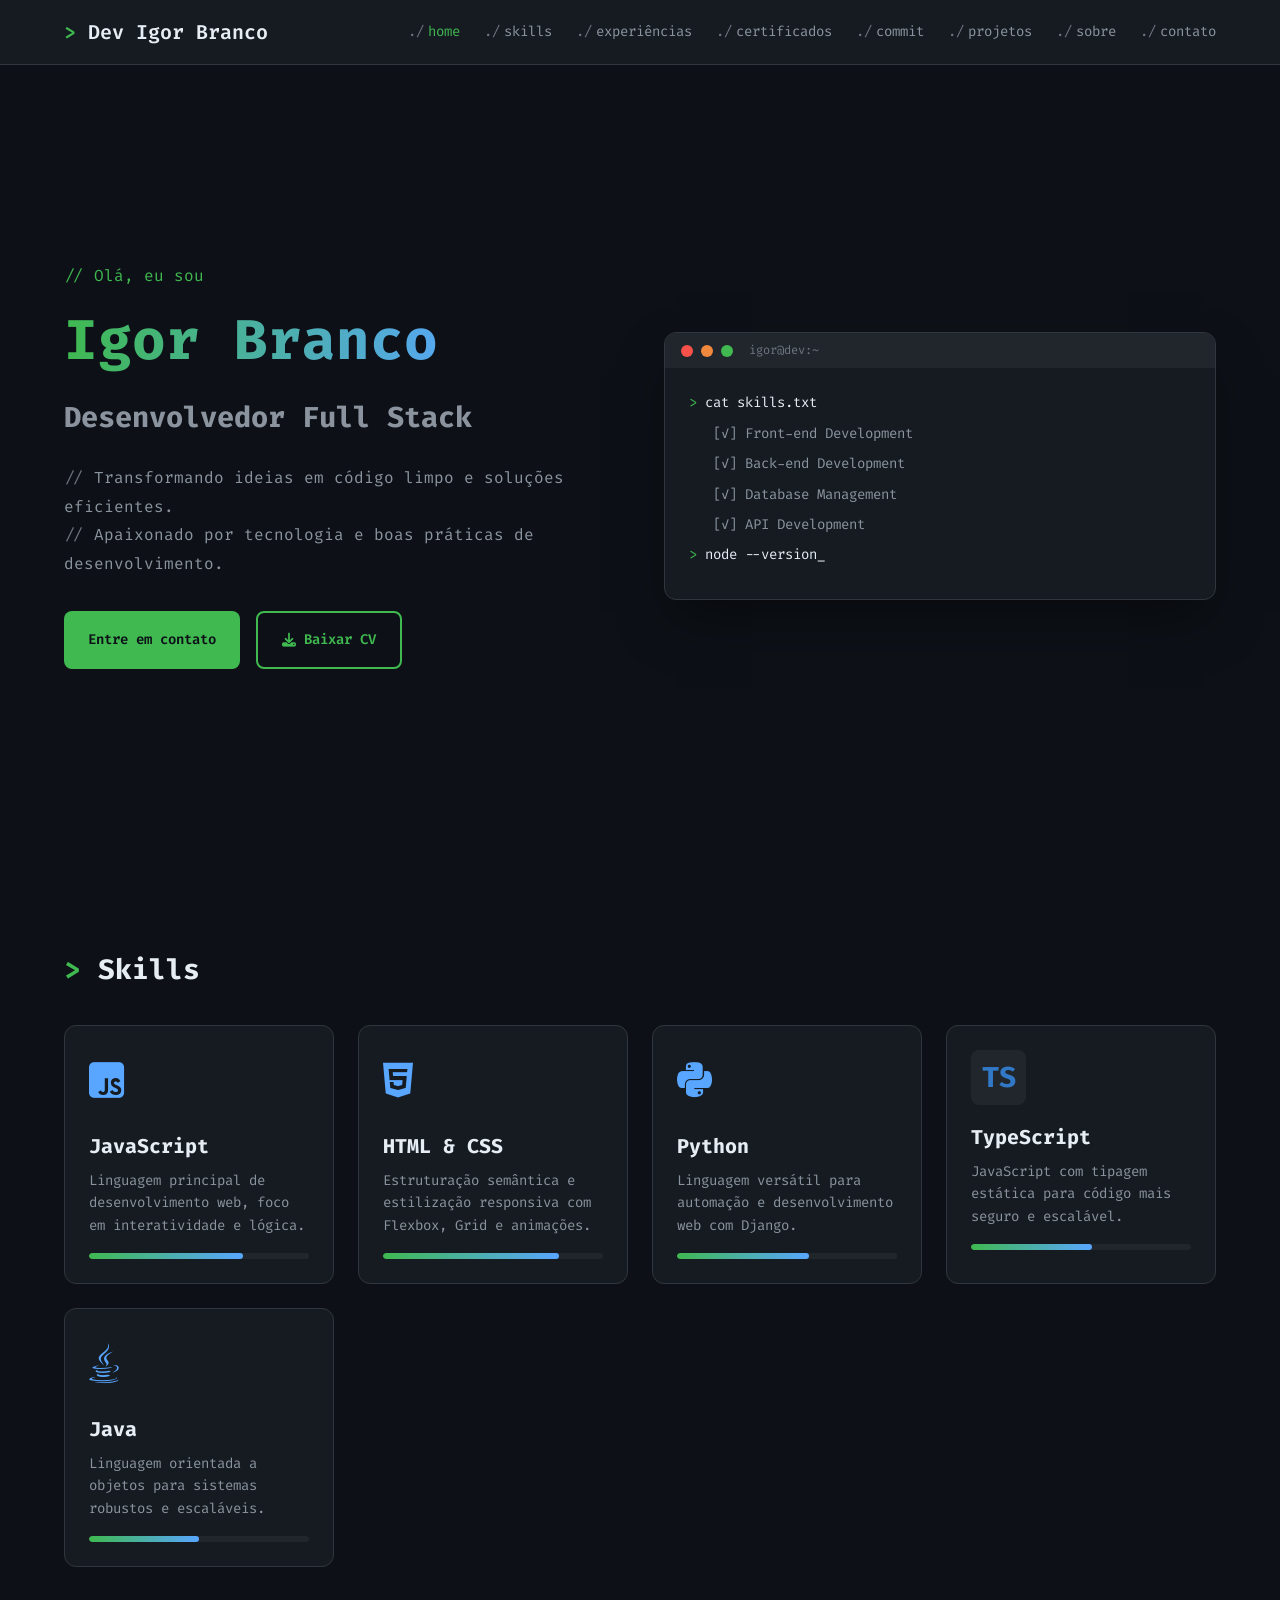
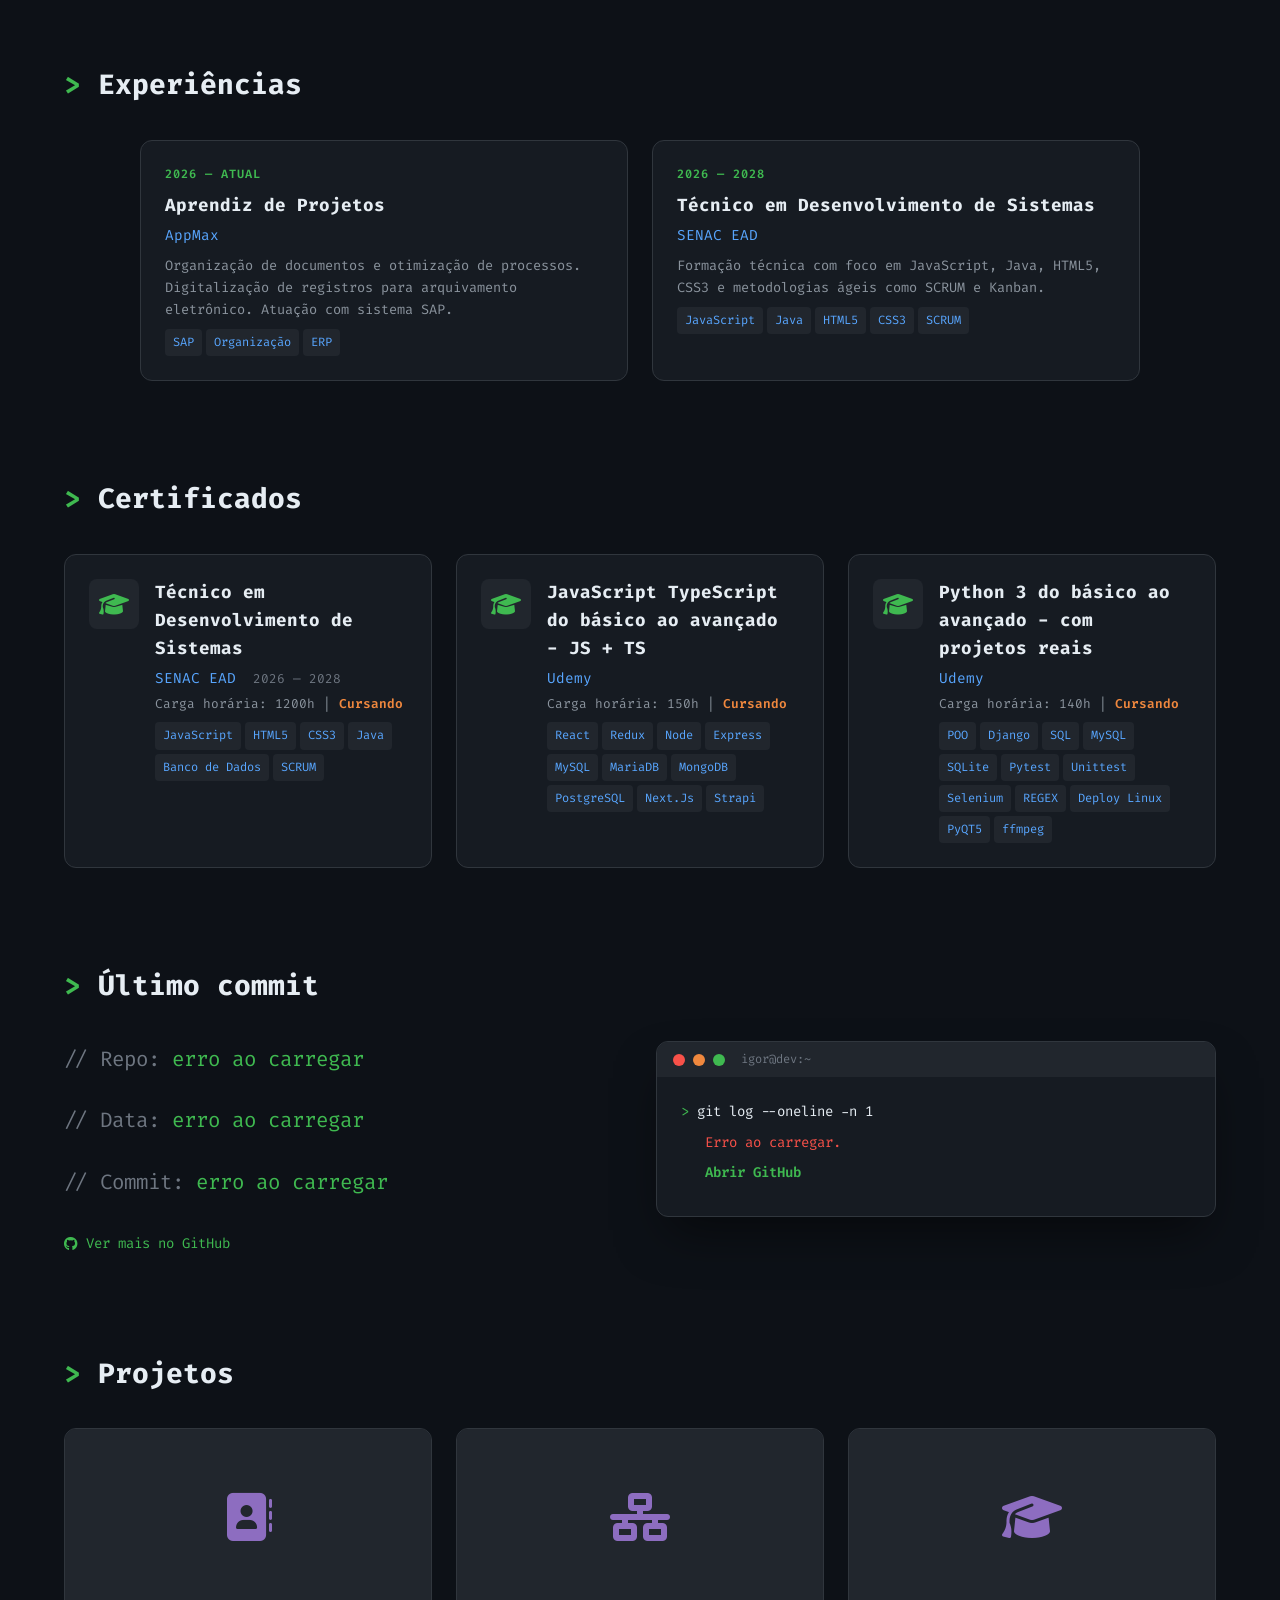
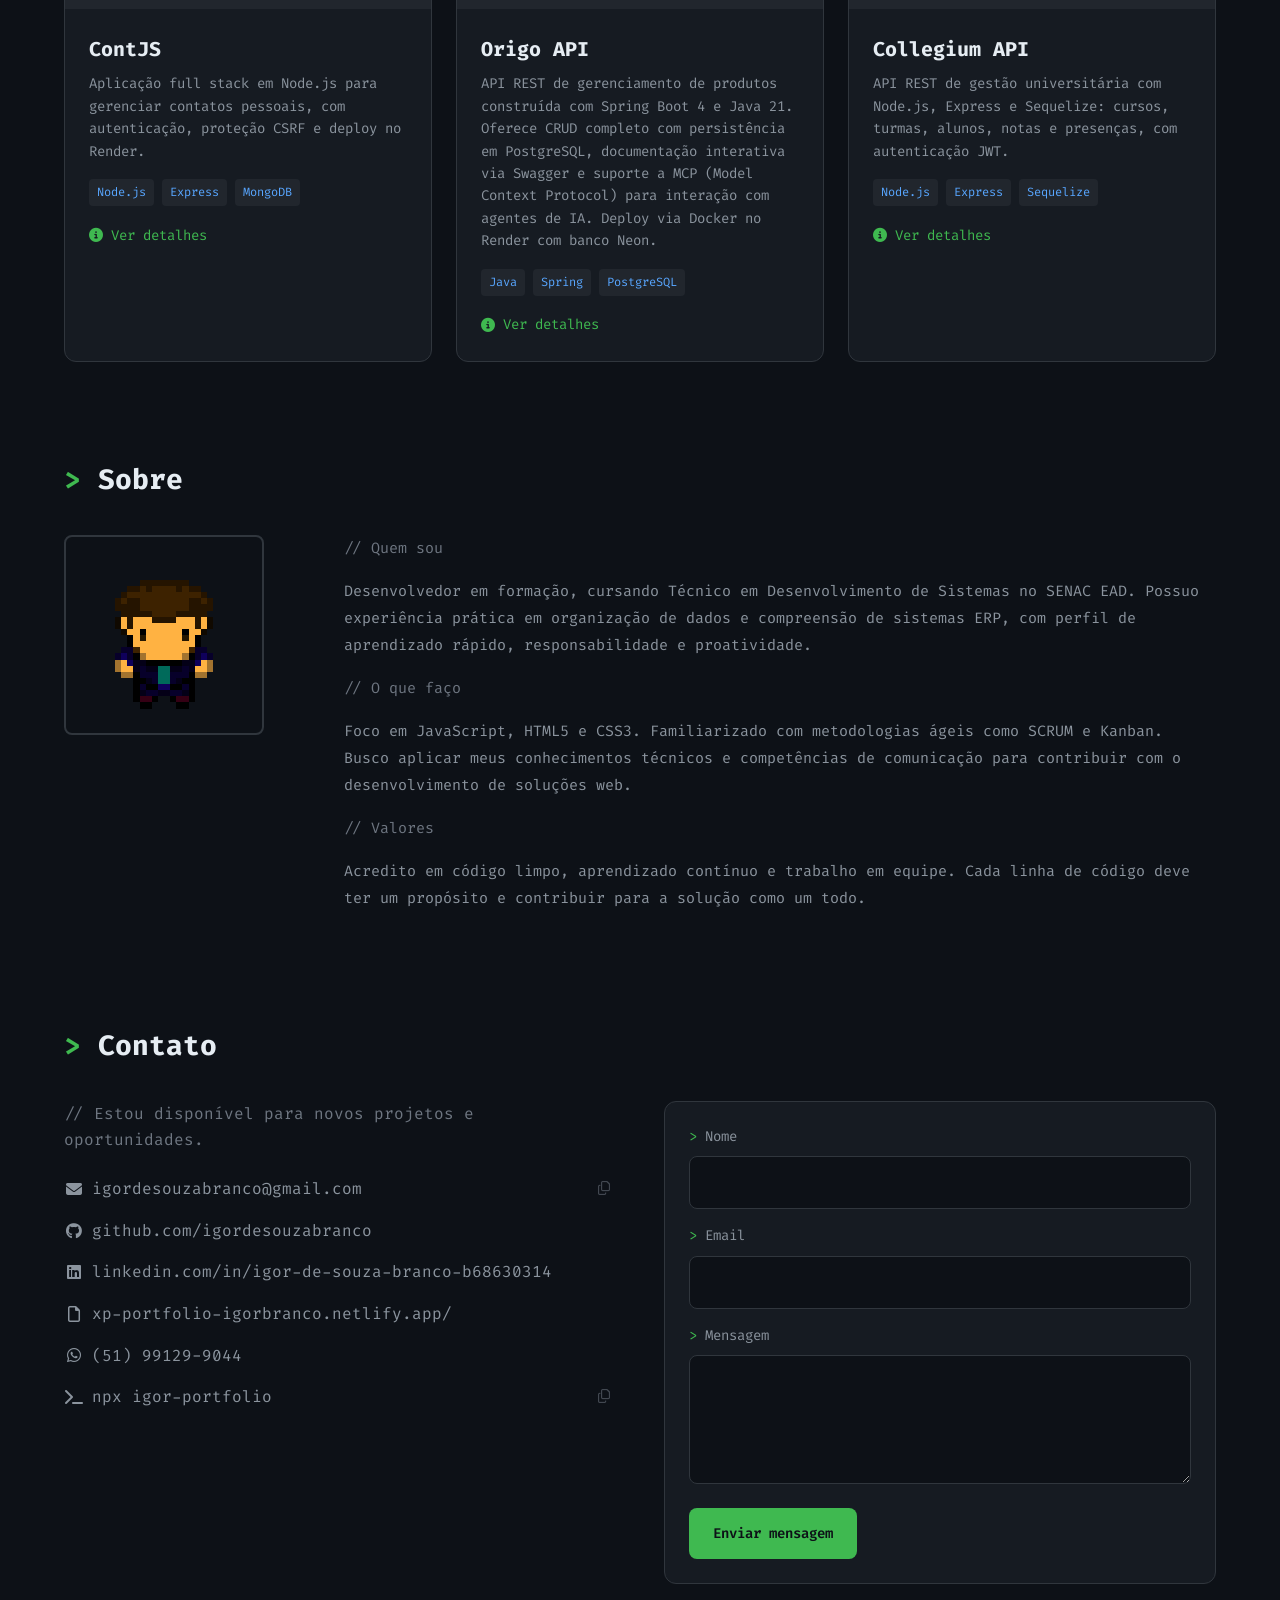
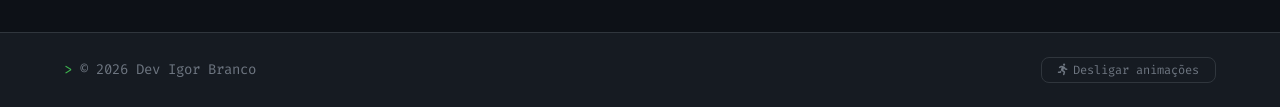
==== commit fa621db6: "feat(contact): add npx portfolio copy button Refactor shared copy button logic to support both email" ====
--- a/portifolio/index.html
+++ b/portifolio/index.html
@@ -437,9 +437,20 @@
                             <a href="https://linkedin.com/in/igor-de-souza-branco-b68630314" target="_blank" rel="noopener noreferrer" class="contact-link">
                                 <i class="fab fa-linkedin"></i> linkedin.com/in/igor-de-souza-branco-b68630314
                             </a>
+                            <a href="https://xp-portfolio-igorbranco.netlify.app/" target="_blank" rel="noopener noreferrer" class="contact-link">
+                                <i class="fa-pixel fa-regular fa-file"></i> xp-portfolio-igorbranco.netlify.app/
+                            </a>
                             <a href="https://wa.me/55" target="_blank" rel="noopener noreferrer" class="contact-link" id="whatsappLink" style="display:none;">
                                 <i class="fab fa-whatsapp"></i> <span id="whatsappText"></span>
                             </a>
+                            <div class="contact-link-with-copy">
+                                <a href="#" class="contact-link">
+                                    <i class="fas fa-terminal"></i> npx igor-portfolio
+                                </a>
+                                <button type="button" class="npx" aria-label="Copiar comando" data-email="npx igor-portfolio">
+                                    <i class="far fa-copy"></i>
+                                </button>
+                            </div>
                         </div>
                     </div>
                     <form class="contact-form" name="contact" method="POST" data-netlify="true" netlify-honeypot="bot-field">
--- a/portifolio/assets/css/style.css
+++ b/portifolio/assets/css/style.css
@@ -672,13 +672,38 @@
     transition: color 0.15s ease, opacity 0.15s ease, background 0.15s ease;
 }
 
+.npx {
+    background: transparent;
+    border: none;
+    padding: 0.35rem;
+    margin-left: 0.15rem;
+    border-radius: var(--radius-sm, 4px);
+    color: var(--text-muted, #8b949e);
+    cursor: pointer;
+    font-size: 0.85rem;
+    line-height: 1;
+    opacity: 0.55;
+    transition: color 0.15s ease, opacity 0.15s ease, background 0.15s ease;
+}
+
 .copy-email-btn:hover {
     color: var(--accent-blue, #58a6ff);
     opacity: 1;
     background: rgba(88, 166, 255, 0.08);
 }
 
+.npx:hover {
+    color: var(--accent-blue, #58a6ff);
+    opacity: 1;
+    background: rgba(88, 166, 255, 0.08);
+}
+
 .copy-email-btn.is-copied {
+    color: var(--accent-green, #3fb950);
+    opacity: 1;
+}
+
+.npx.is-copied {
     color: var(--accent-green, #3fb950);
     opacity: 1;
 }
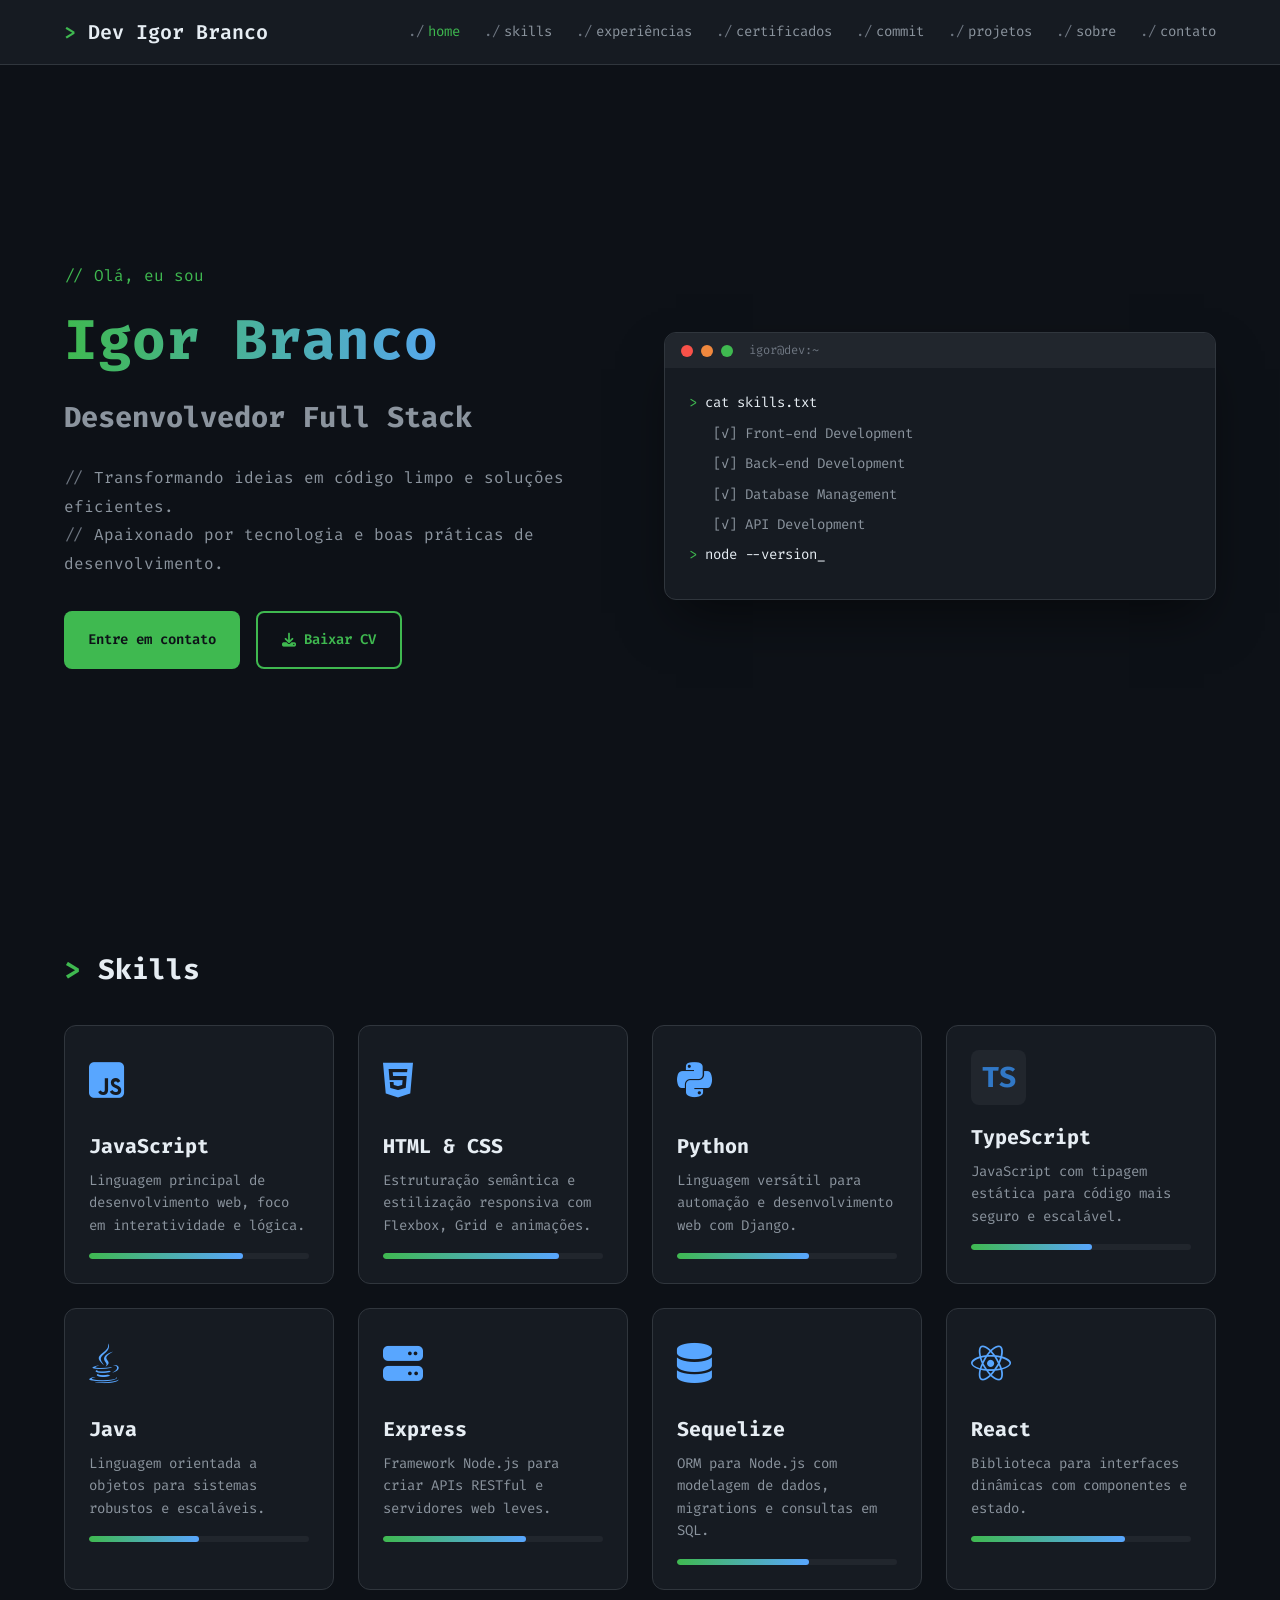
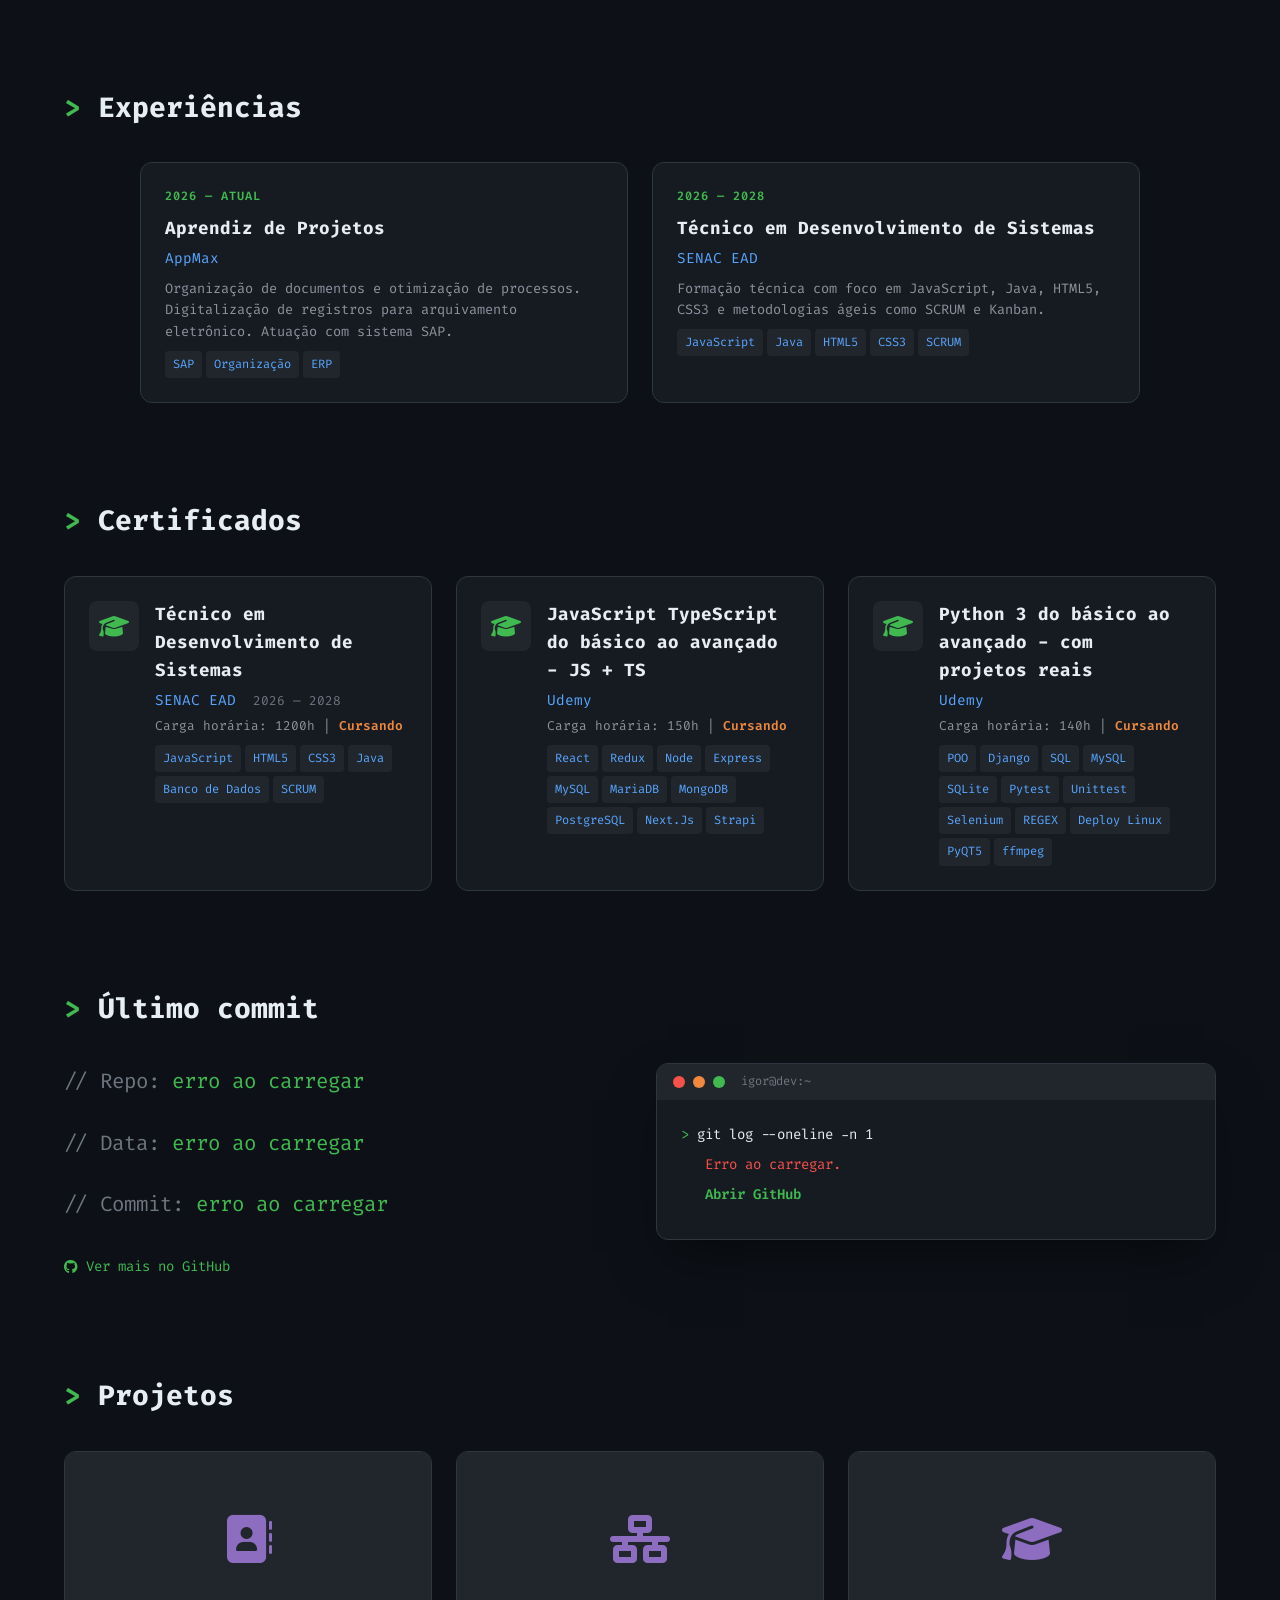
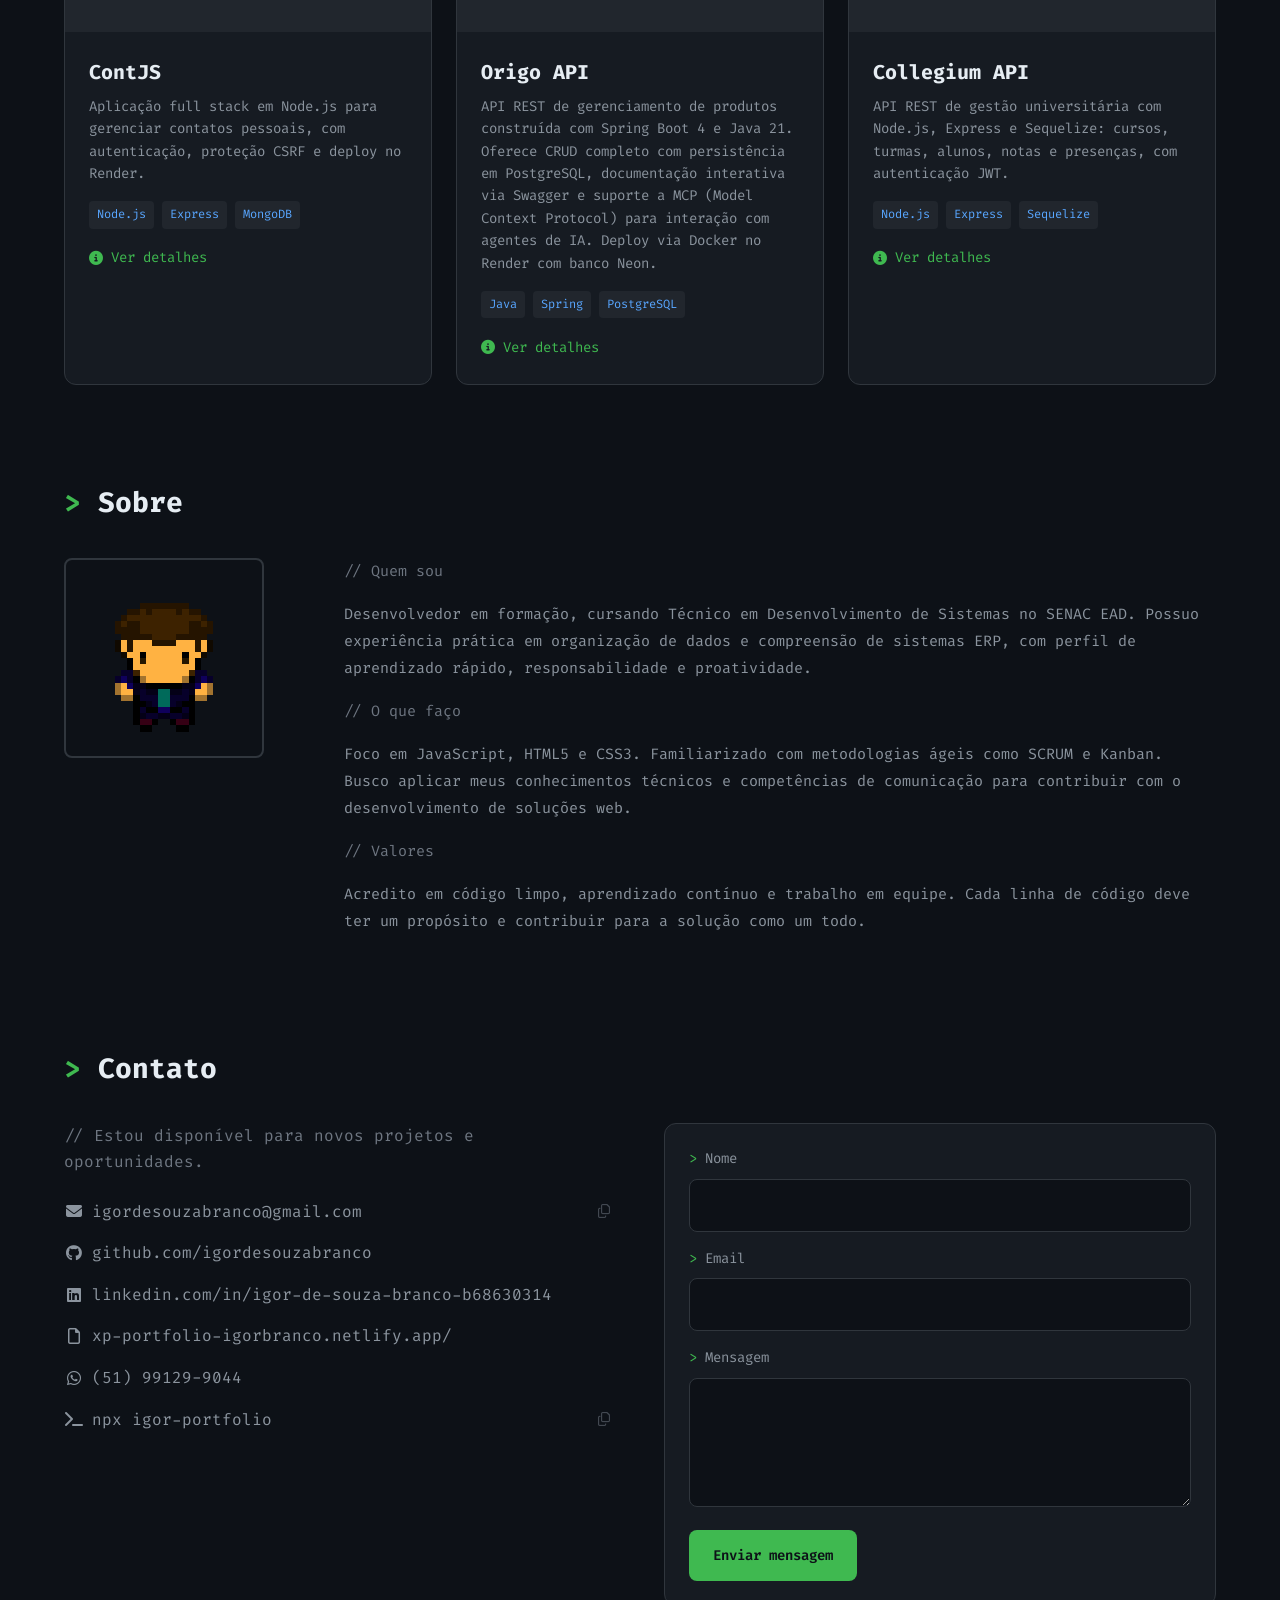
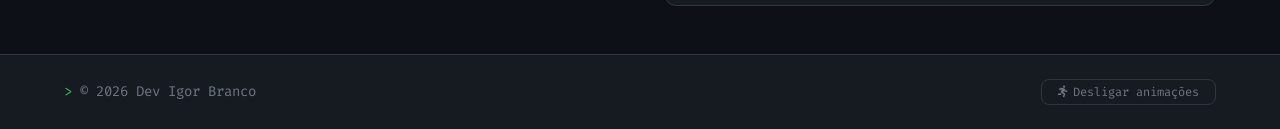
==== commit 155a99ce: "feat: adicionar skills Express, Sequelize e React" ====
--- a/portifolio/index.html
+++ b/portifolio/index.html
@@ -137,6 +137,36 @@
                             <div class="skill-bar" data-level="50"></div>
                         </div>
                     </div>
+                    <div class="skill-card">
+                        <div class="skill-icon">
+                            <i class="fa-solid fa-server"></i>
+                        </div>
+                        <h3 class="skill-name">Express</h3>
+                        <p class="skill-description">Framework Node.js para criar APIs RESTful e servidores web leves.</p>
+                        <div class="skill-level">
+                            <div class="skill-bar" data-level="65"></div>
+                        </div>
+                    </div>
+                    <div class="skill-card">
+                        <div class="skill-icon">
+                            <i class="fa-solid fa-database"></i>
+                        </div>
+                        <h3 class="skill-name">Sequelize</h3>
+                        <p class="skill-description">ORM para Node.js com modelagem de dados, migrations e consultas em SQL.</p>
+                        <div class="skill-level">
+                            <div class="skill-bar" data-level="60"></div>
+                        </div>
+                    </div>
+                    <div class="skill-card">
+                        <div class="skill-icon">
+                            <i class="fab fa-react"></i>
+                        </div>
+                        <h3 class="skill-name">React</h3>
+                        <p class="skill-description">Biblioteca para interfaces dinâmicas com componentes e estado.</p>
+                        <div class="skill-level">
+                            <div class="skill-bar" data-level="70"></div>
+                        </div>
+                    </div>
                 </div>
             </div>
         </section>
